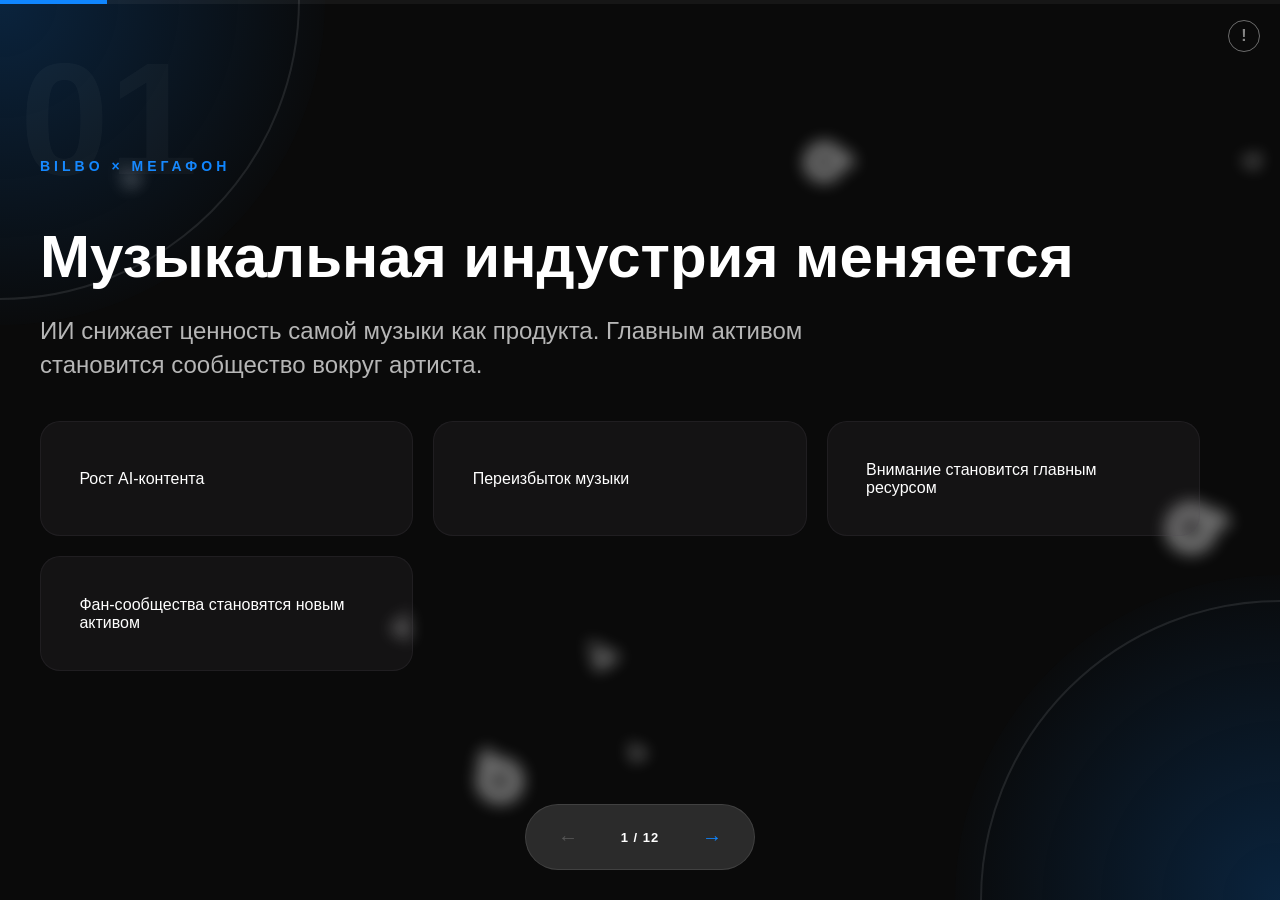
==== index.html @ 0eb461d9 "hello some" ====
<!doctype html><html lang="en"><head><meta charset="UTF-8"/><meta name="theme-color" content="black"/><link rel="icon" href="/img/logo.svg"/><meta name="viewport" content="width=device-width,initial-scale=1,user-scalable=no,viewport-fit=cover"/><title>Home | Presentations</title><meta name="description" content="Bilbo is a full ecosystem for artists and listeners, built directly inside Telegram. Join the movement and take your music career to the next level!"><meta name="keywords" content="Bilbo, music streaming, Telegram music, independent artists, music bands, playlists, donations, TON, NFTs, artist promotion, monetization, synchronous listening"><meta property="og:title" content="Music Streaming Inside Telegram - Bilbo"><meta property="og:description" content="Bilbo is a full ecosystem for artists and listeners, built directly inside Telegram. Discover lossless audio, interactive experiences, and ways to support your favorite musicians."><meta property="og:type" content="website"><meta property="og:url" content="https://bilbomusic.com"><meta property="og:image" content="https://bilbomusic.com/img/bilbo.png"><meta name="twitter:card" content="summary_large_image"><meta name="twitter:title" content="Music Streaming Inside Telegram - Bilbo"><meta name="twitter:description" content="Bilbo is a full ecosystem for artists and listeners, built directly inside Telegram."><meta name="twitter:image" content="https://bilbomusic.com/img/bilbo.png"><meta name="author" content="Tyufyakin Konstantin, Gleb Ivanov"><meta name="robots" content="index, follow"><meta name="mailru-domain" content="C3xhLHVqdRXZHpky"/><meta name="mobile-web-app-capable" content="yes"><meta name="mobile-web-app-title" content="Bilbo"><meta name="apple-mobile-web-app-capable" content="yes"><meta name="apple-mobile-web-app-title" content="Bilbo"><meta name="application-name" content="Bilbo"><meta name="msapplication-TileColor" content="#02122b"><script type="module" crossorigin src="/assets/index.7c8fa9a8.js"></script><link rel="stylesheet" href="/assets/index.970418c6.css"></head><body id="bilbo-presentations-app"></body></html>
---- assets/index.970418c6.css ----
@charset "UTF-8";@keyframes fade-up-cc971575 {
0% {
    opacity: 0;
    transform: translateY(50px);
}
100% {
    opacity: 1;
    transform: translateY(0);
}
}
.inside[data-v-cc971575] {
  display: flex;
  flex: 1 1 100%;
  width: 100%;
  height: 100%;
  min-width: 60px;
}
.inside svg[data-v-cc971575] {
  position: absolute;
  left: -30%;
  bottom: 0;
  width: 300%;
  height: 200%;
  animation-name: move-left-cc971575;
  animation-duration: 3s;
  animation-iteration-count: infinite;
  animation-direction: alternate;
}
@keyframes move-left-cc971575 {
0% {
    left: 0px;
    bottom: 0px;
}
50% {
    left: -200%;
    bottom: 0px;
}
100% {
    left: 0px;
    bottom: 0px;
}
}
ul[data-v-cc971575] {
  list-style: none;
  padding: 0;
  margin: 0;
  position: relative;
  width: 100%;
  height: 100%;
  overflow: hidden;
  pointer-events: none;
  background: var(--white-500);
}
ul[data-v-cc971575]:after {
  position: absolute;
  background-image: linear-gradient(222deg, var(--dark-500) 17px, transparent 18px), linear-gradient(45deg, var(--dark-500) 17px, transparent 18px);
  background-size: 50px 50px;
  background-repeat: repeat;
  content: "";
  top: 0;
  bottom: 0;
  left: 0;
  right: 0;
  animation: bilbo-loader-cc971575 infinite 20s;
}
@keyframes bilbo-loader-cc971575 {
0% {
    background-position-x: 0%;
    background-position-y: 0%;
}
100% {
    background-position-x: 100%;
    background-position-y: 100%;
}
}
ul li[data-v-cc971575] {
  width: 100%;
  height: 100%;
  position: absolute;
  top: 0;
  left: 0;
  right: 0;
  bottom: 0;
  display: flex;
  align-items: center;
  justify-content: center;
  z-index: 2;
  animation: svg-cc971575 24s infinite;
}
ul li svg[data-v-cc971575] {
  width: 120px;
  height: auto;
  fill: none;
  shape-rendering: geometricPrecision;
  text-rendering: geometricPrecision;
  image-rendering: optimizeQuality;
  fill-rule: evenodd;
  clip-rule: evenodd;
}
ul li:nth-child(1) svg[data-v-cc971575] {
  fill: var(--dark-20);
  stroke: var(--dark-80);
  animation: line-3-svg-cc971575 4s infinite;
}
ul li:nth-child(2) svg[data-v-cc971575] {
  fill: var(--dark-10);
  stroke: var(--dark-20);
  animation: line-2-svg-cc971575 4s infinite;
}
ul li:nth-child(3) svg[data-v-cc971575] {
  fill: var(--dark-10);
  stroke: var(--dark-10);
  animation: line-1-svg-cc971575 4s infinite;
}
ul li:nth-child(4) svg[data-v-cc971575] {
  stroke-width: 1px;
  fill: var(--dark-80);
  animation: base-svg-cc971575 4s infinite;
}
ul.light[data-v-cc971575] {
  position: fixed;
  left: 0;
  top: 0;
  right: 0;
  bottom: 0;
  z-index: 400;
}
ul.light[data-v-cc971575]:after {
  background-image: linear-gradient(222deg, var(--light-20) 37px, transparent 38px), linear-gradient(145deg, var(--light-10) 37px, transparent 38px);
  animation: bilbo-loader-cc971575 infinite 8s;
}
ul.light li svg[data-v-cc971575] {
  width: 60px;
}
ul.lightest[data-v-cc971575] {
  background: none;
  animation: none;
}
ul.lightest[data-v-cc971575]:after {
  display: none;
}
ul.lightest li svg[data-v-cc971575] {
  width: 40px;
}
ul.opacity-mode[data-v-cc971575] {
  background: none;
  animation: none;
}
ul.opacity-mode[data-v-cc971575]:after {
  display: none;
}
ul.opacity-mode li[data-v-cc971575] {
  top: 50%;
  height: 50%;
}
ul.opacity-mode li svg[data-v-cc971575] {
  width: 80px;
}
@keyframes base-svg-cc971575 {
0% {
    transform: scale(1);
}
50% {
    transform: scale(1.1);
}
100% {
    transform: scale(1);
}
}
@keyframes line-1-svg-cc971575 {
0% {
    transform: scale(1);
    opacity: 1;
}
50% {
    transform: scale(1.6);
    opacity: 0.6;
}
100% {
    transform: scale(1);
    opacity: 1;
}
}
@keyframes line-2-svg-cc971575 {
0% {
    transform: scale(1);
    opacity: 0.8;
}
50% {
    transform: scale(2);
    opacity: 0.4;
}
100% {
    transform: scale(1);
    opacity: 0.8;
}
}
@keyframes line-3-svg-cc971575 {
0% {
    transform: scale(1);
    opacity: 0.6;
}
50% {
    transform: scale(2.4);
    opacity: 0.2;
}
100% {
    transform: scale(1);
    opacity: 0.6;
}
}
@keyframes svg-cc971575 {
0% {
    transform: rotate(0deg);
}
100% {
    transform: rotate(360deg);
}
}@keyframes fade-up-862161d4 {
0% {
    opacity: 0;
    transform: translateY(50px);
}
100% {
    opacity: 1;
    transform: translateY(0);
}
}
button[data-v-862161d4] {
  outline: none;
  height: 56px;
  width: 56px;
  gap: 0;
  display: flex;
  font-variant: unset;
  transition: all 0.4s;
  align-items: center;
  justify-content: center;
  background: var(--gradient-1);
  border: none;
  padding: 0;
  border-radius: 10px;
  cursor: pointer;
}
button svg[data-v-862161d4] {
  fill: var(--white-500);
  stroke: var(--white-80);
  width: 14px;
  height: 14px;
}
button[data-v-862161d4]:hover {
  opacity: 0.8;
}
button[disabled][data-v-862161d4] {
  cursor: default;
  filter: grayscale(1);
  opacity: 0.8;
}
button.round[data-v-862161d4] {
  border-radius: 50%;
}
button.size-xl[data-v-862161d4] {
  width: 70px;
  height: 70px;
}
button.size-xl svg[data-v-862161d4] {
  width: 30px;
  height: 30px;
}
button.size-l[data-v-862161d4] {
  width: 50px;
  height: 50px;
}
button.size-l svg[data-v-862161d4] {
  width: 22px;
  height: 22px;
}
button.size-m[data-v-862161d4] {
  width: 38px;
  height: 38px;
}
button.size-m svg[data-v-862161d4] {
  width: 14px;
  height: 14px;
}
button.size-s[data-v-862161d4] {
  width: 32px;
  height: 32px;
  border-radius: 10px;
  flex-shrink: 0;
}
button.size-s svg[data-v-862161d4] {
  width: 14px;
  height: 14px;
}
button.active[data-v-862161d4] {
  opacity: 0.8;
  backdrop-filter: blur(2px);
}
button.secondary[data-v-862161d4] {
  background-color: transparent;
  color: var(--dark-500);
  position: relative;
  background: var(--gradient-1) border-box;
  font-weight: 500;
}
button.secondary[data-v-862161d4]:before {
  content: "";
  position: absolute;
  left: 1px;
  top: 1px;
  right: 1px;
  background: var(--white-500);
  bottom: 1px;
  border-radius: 10px;
}
button.secondary svg[data-v-862161d4] {
  z-index: 1;
  fill: var(--primary-200);
  stroke: var(--primary-500);
}
button.secondary.active[data-v-862161d4] {
  background: var(--light-10);
  backdrop-filter: blur(2px);
}
button.secondary.active svg[data-v-862161d4] {
  fill: var(--primary-300);
  stroke: var(--tertiary-500);
}
button.tertiary[data-v-862161d4] {
  background: transparent;
}
button.tertiary svg[data-v-862161d4] {
  fill: var(--dark-500);
  stroke: var(--dark-80);
}
button.tertiary.invert svg[data-v-862161d4] {
  fill: var(--white-500);
  stroke: var(--white-80);
}
button.tertiary:hover svg[data-v-862161d4] {
  fill: var(--primary-500);
  stroke: var(--tertiary-500);
}
button.tertiary.active[data-v-862161d4] {
  background: var(--light-10);
  backdrop-filter: blur(2px);
}
button.tertiary.active svg[data-v-862161d4] {
  fill: var(--primary-500);
  stroke: var(--tertiary-500);
}
button.loader[data-v-862161d4] {
  position: relative;
  overflow: hidden;
}
button.loader[data-v-862161d4] > * {
  opacity: 0;
}
button.loader > .inside[data-v-862161d4] {
  position: absolute;
  left: 0;
  right: 0;
  top: 20%;
  bottom: 0;
  opacity: 1;
}
button.animate-1[data-v-862161d4] {
  animation: animate-1-862161d4 0.8s ease-in-out forwards;
  position: ease-in-out;
}
button.animate-1 img[data-v-862161d4],
button.animate-1 svg[data-v-862161d4] {
  z-index: 1;
}
button.animate-1[data-v-862161d4]:before, button.animate-1[data-v-862161d4]:after {
  content: "";
  position: absolute;
  left: 50%;
  top: 50%;
  transform: translateX(-50%) translateY(-50%);
  background: var(--light-20);
  width: calc(100% + 20px);
  height: calc(100% + 20px);
  border-radius: 50%;
  display: block;
  animation: animate-1-pseudo-862161d4 0.8s ease-in-out forwards;
}
button.animate-1[data-v-862161d4]:after {
  background: var(--light-10);
  width: calc(100% + 40px);
  height: calc(100% + 40px);
}
@keyframes animate-1-pseudo-862161d4 {
0% {
    transform: translateX(-50%) translateY(-50%) scale(0.6);
    opacity: 0;
}
40% {
    transform: translateX(-50%) translateY(-50%) scale(1.1);
    opacity: 1;
}
60% {
    transform: translateX(-50%) translateY(-50%) scale(0.9);
}
80% {
    transform: translateX(-50%) translateY(-50%) scale(1.05);
}
100% {
    transform: translateX(-50%) translateY(-50%) scale(1);
}
}
@keyframes animate-1-862161d4 {
0% {
    transform: scale(0.6);
    opacity: 0;
}
40% {
    transform: scale(1.1);
    opacity: 1;
}
60% {
    transform: scale(0.9);
}
80% {
    transform: scale(1.05);
}
100% {
    transform: scale(1);
}
}@keyframes fade-up-702b1db3 {
0% {
    opacity: 0;
    transform: translateY(50px);
}
100% {
    opacity: 1;
    transform: translateY(0);
}
}
button[data-v-702b1db3] {
  cursor: pointer;
  border: none;
  outline: none;
  gap: 12px;
  height: 56px;
  display: flex;
  font-variant: unset;
  transition: all 0.4s;
  align-items: center;
  justify-content: center;
  background: var(--gradient-1);
  padding: 0 24px;
  border-radius: 10px;
  font: var(--font-body-1);
  color: var(--white-500);
  transition: all 0.2s;
}
button svg[data-v-702b1db3] {
  fill: var(--white-500);
  stroke: var(--white-80);
  width: 18px;
  height: 18px;
}
button[data-v-702b1db3]:before {
  border-radius: 10px;
}
button[data-v-702b1db3]:hover {
  opacity: 0.8;
}
button[disabled][data-v-702b1db3] {
  cursor: default;
  filter: grayscale(1);
  opacity: 0.8;
}
button.size-l[data-v-702b1db3] {
  height: 44px;
}
button.size-l svg[data-v-702b1db3] {
  width: 16px;
  height: 16px;
}
button.size-m[data-v-702b1db3] {
  height: 38px;
}
button.size-m svg[data-v-702b1db3] {
  width: 14px;
  height: 14px;
}
button.size-s[data-v-702b1db3] {
  padding: 0 16px;
  height: 32px;
  min-width: 54px;
  border-radius: 16px;
  font: var(--font-caption);
  flex-shrink: 0;
}
button.size-s[data-v-702b1db3]:before {
  border-radius: 16px;
}
button.size-s svg[data-v-702b1db3] {
  width: 12px;
  height: 12px;
}
button.secondary[data-v-702b1db3] {
  background-color: transparent;
  color: var(--dark-500);
  position: relative;
  background: var(--gradient-1) border-box;
  font-weight: 500;
}
button.secondary[data-v-702b1db3]:before {
  content: "";
  position: absolute;
  left: 1px;
  top: 1px;
  right: 1px;
  background: var(--white-500);
  bottom: 1px;
}
button.secondary svg[data-v-702b1db3] {
  fill: var(--primary-500);
  stroke: var(--tertiary-500);
  z-index: 1;
}
button.secondary span[data-v-702b1db3] {
  z-index: 1;
  background: var(--dark-500);
  background: var(--gradient-1);
  -webkit-background-clip: text;
  -webkit-text-fill-color: transparent;
}
button.tertiary[data-v-702b1db3] {
  background: transparent;
}
button.tertiary svg[data-v-702b1db3] {
  fill: var(--primary-500);
  stroke: var(--tertiary-500);
}
button.tertiary span[data-v-702b1db3] {
  color: var(--primary-500);
}
button.tertiary.active[data-v-702b1db3] {
  background: var(--light-10);
  backdrop-filter: blur(2px);
}
button.tertiary.active svg[data-v-702b1db3] {
  fill: var(--primary-500);
  stroke: var(--tertiary-500);
}
button.tap[data-v-702b1db3] {
  padding: 0 8px 0 0;
  background: transparent;
  position: relative;
  justify-content: start;
}
button.tap svg[data-v-702b1db3] {
  fill: var(--dark-500);
  stroke: var(--dark-80);
  height: 30px;
  width: 30px;
  z-index: 1;
  margin: 0 13px;
  flex-shrink: 0;
}
button.tap[data-v-702b1db3]:before {
  content: "";
  position: absolute;
  left: 0;
  top: 0;
  bottom: 0;
  border-radius: 10px;
  width: 56px;
  background: var(--light-80);
}
button.tap span[data-v-702b1db3] {
  font: var(--font-body-2);
  font-weight: bold;
  color: var(--dark-500);
  text-overflow: ellipsis;
  white-space: nowrap;
  overflow: hidden;
}
button.loader[data-v-702b1db3] {
  background-color: transparent;
  position: relative;
  overflow: hidden;
  min-width: 60px;
}
button.loader[data-v-702b1db3] > * {
  opacity: 0;
}
button.loader > .inside[data-v-702b1db3] {
  position: absolute;
  left: 0;
  right: 0;
  top: 0;
  bottom: 0;
  opacity: 1;
}
button.icon-mode[data-v-702b1db3] {
  padding: 0;
  width: 56px;
}
button.icon-mode.size-l[data-v-702b1db3] {
  width: 50px;
  height: 50px;
}
button.icon-mode.size-m[data-v-702b1db3] {
  width: 38px;
  height: 38px;
}
button.icon-mode.size-s[data-v-702b1db3] {
  width: 32px;
  height: 32px;
}
button.icon-mode.size-s svg[data-v-702b1db3] {
  width: 18px;
  height: 18px;
}@keyframes fade-up {
0% {
    opacity: 0;
    transform: translateY(50px);
}
100% {
    opacity: 1;
    transform: translateY(0);
}
}
.modal-box {
  display: flex;
  flex-direction: column;
  max-height: 40vh;
  z-index: 400;
  background: var(--white-80);
  backdrop-filter: blur(8px);
  box-shadow: 0px 0px 6px -3px var(--dark-500);
  position: fixed;
  border-radius: 10px;
  padding: 8px 0;
  transition: transform 0.3s ease-out;
  min-width: 192px;
}
.modal-box.size-l {
  max-height: 80vh;
}
.modal-box > ul {
  list-style: none;
  padding: 0;
  cursor: pointer;
  overflow-y: auto;
  overflow-x: hidden;
  border-radius: 8px;
  margin: 2px 0 0 0;
  display: flex;
  flex-direction: column;
  gap: 0;
  flex: 1 1 100%;
  height: 1%;
}
.modal-box > ul::-webkit-scrollbar {
  width: 6px;
  height: 6px;
  background-color: var(--white-10);
  border-radius: 20px;
}
.modal-box > ul::-webkit-scrollbar-track, .modal-box > ul::-webkit-scrollbar-corner {
  background-color: var(--white-10);
  width: 6px;
  -webkit-box-shadow: none;
  box-shadow: none;
  border-radius: 10px;
}
.modal-box > ul::-webkit-scrollbar-thumb {
  background-color: var(--dark-20);
  -webkit-box-shadow: none;
  box-shadow: none;
  border-radius: 10px;
}
.modal-box > ul::-webkit-scrollbar-thumb:hover {
  background-color: var(--dark-500);
}
.modal-box > ul::-webkit-scrollbar-thumb:horizontal {
  min-width: 40px;
}
.modal-box > ul::-webkit-scrollbar-thumb:vertical {
  min-height: 40px;
}
.modal-box > ul > li {
  display: flex;
  flex-direction: row;
  padding: 10px 20px;
  align-items: center;
  justify-content: space-between;
  font: var(--font-body-2);
  color: var(--dark-500);
  cursor: pointer;
  gap: 20px;
  min-width: 192px;
  flex-shrink: 0;
}
.modal-box > ul > li .skeleton-wrapper {
  width: 30px;
  height: 30px;
  margin: -7px;
  border-radius: 8px;
  overflow: hidden;
}
.modal-box > ul > li svg {
  fill: var(--dark-20);
  stroke: var(--dark-80);
  flex-shrink: 0;
  width: 16px;
  height: 16px;
  flex-shrink: 0;
}
.modal-box > ul > li span {
  margin-right: auto;
}
.modal-box > ul > li.box-input {
  position: sticky;
  top: 0;
  width: 100%;
  z-index: 1;
}
.modal-box > ul > li.box-input .field {
  width: 100%;
}
.modal-box > ul > li.selected {
  color: var(--primary-500);
}
.modal-box > ul > li.selected svg.check {
  fill: var(--primary-500);
  stroke: var(--tertiary-500);
}
.modal-box > ul > li a {
  font: var(--font-body-2);
  color: var(--dark-500);
}
.modal-box > ul > li:hover {
  color: var(--primary-500);
}
.modal-box > ul > li:hover > svg {
  fill: var(--primary-500);
  stroke: var(--tertiary-500);
}
.modal-box > ul > li:hover > span {
  color: var(--primary-500);
}
.modal-box > ul > li.disabled {
  color: var(--dark-20);
  cursor: default;
}
.modal-box > ul > li.disabled > svg {
  fill: var(--dark-20);
  stroke: var(--dark-20);
}
.modal-box > ul > li.disabled > span {
  color: var(--dark-20);
}
.modal-box > ul > li.range-box {
  display: flex;
  flex-direction: row;
  gap: 12px;
  align-items: center;
  flex-shrink: 0;
  padding-top: 2px;
  padding-bottom: 2px;
  cursor: default;
  min-width: 260px;
}
.modal-box > ul > li.range-box > label {
  width: 48px;
  height: 28px;
  border-radius: 10px;
  font: var(--font-caption);
  background: var(--light-20);
  color: var(--dark-500);
  display: flex;
  align-items: center;
  justify-content: start;
  padding: 0 8px;
  user-select: none;
  flex-shrink: 0;
}
.modal-box > ul > li.range-box > div {
  flex: 1 1 100%;
  width: 1%;
}
.modal-box > ul > li.submenu {
  cursor: default;
}
.modal-box > ul > li.submenu:hover {
  background: transparent;
}
.modal-box > .loader {
  background-color: var(--white-500);
  position: absolute;
  left: 0;
  top: 0;
  right: 0;
  bottom: 0;
  display: flex;
  align-items: center;
  justify-content: center;
  z-index: 1;
  border-radius: 10px;
}
.modal-box > .loader > div {
  margin: auto;
  width: 120px;
  height: 50px;
  position: relative;
  overflow: hidden;
}
.modal-box > .header {
  border-top-right-radius: 20px;
  border-top-left-radius: 20px;
  min-height: 48px;
  display: flex;
  align-items: center;
  width: 100%;
  z-index: 1;
  padding: 0;
}
.modal-box > .header h3 {
  margin: 0 auto;
  padding: 0 40px;
  font: var(--font-h5);
  font-weight: bold;
  color: var(--dark-500);
  text-align: center;
  display: flex;
  flex-direction: column;
  gap: 16px;
}
.modal-box > .header button {
  position: absolute;
  right: 10px;
  top: 10px;
}
.modal-box > .content {
  padding: 0 20px 20px;
  overflow: auto;
  flex: 1 1;
  display: flex;
  flex-direction: column;
  gap: 20px;
  z-index: 1;
}
.modal-box > .content::-webkit-scrollbar {
  width: var(--scroll-width);
  height: var(--scroll-width);
  background-color: transparent;
  border-radius: 20px;
}
.modal-box > .content::-webkit-scrollbar-track, .modal-box > .content::-webkit-scrollbar-corner {
  background-color: transparent;
  width: var(--scroll-width);
  -webkit-box-shadow: none;
  box-shadow: none;
  border-radius: 10px;
}
.modal-box > .content::-webkit-scrollbar-thumb {
  background-color: var(--dark-500);
  -webkit-box-shadow: none;
  box-shadow: none;
  border-radius: 10px;
}
.modal-box > .content::-webkit-scrollbar-thumb:hover {
  background-color: var(--dark-500);
}
.modal-box > .content::-webkit-scrollbar-thumb:horizontal {
  min-width: 40px;
}
.modal-box > .content::-webkit-scrollbar-thumb:vertical {
  min-height: 40px;
}
.modal-box.mobile {
  bottom: 0px;
  left: 0;
  right: 0;
  max-height: 360px;
  animation: fade-up 0.2s forwards;
  border-bottom-left-radius: 0;
  border-bottom-right-radius: 0;
  box-shadow: none;
  padding-bottom: 10px;
}
.modal-box.mobile:before {
  content: "";
  display: block;
  width: 64px;
  height: 4px;
  background: var(--dark-20);
  flex-shrink: 0;
  margin: 0 auto 10px;
}
.modal-box.mobile li {
  font: var(--font-body-1);
  min-height: 54px;
  position: relative;
}
.modal-box.mobile li:before {
  content: "";
  position: absolute;
  top: 0;
  bottom: 0;
  left: 50%;
  width: 0%;
  transform: translateX(-50%);
  background: linear-gradient(90deg, var(--primary-10) 0%, var(--primary-20) 50%, var(--primary-10) 100%);
  opacity: 0;
}
@media only screen and (orientation: portrait) {
.modal-box.mobile li:hover:before {
    animation: hightlight-fade-out 0.3s forwards;
}
}
.modal-box.mobile li:active:before {
  animation: hightlight-fade-in 0.6s forwards;
}
@keyframes hightlight-fade-in {
0% {
    opacity: 0;
    width: 0%;
}
100% {
    opacity: 0.3;
    width: 100%;
}
}
@keyframes hightlight-fade-out {
0% {
    opacity: 0.3;
    width: 100%;
}
100% {
    opacity: 0;
    width: 0%;
}
}
.modal-box.mobile li > svg {
  width: 24px;
  height: 24px;
}
.modal-box.mobile > ul > li.box-input {
  position: sticky;
}
.modal-box.full {
  max-height: 100%;
  height: 250px;
  width: 100%;
  border-radius: 0;
  padding-top: 30px;
  animation: fade-height 0.2s forwards;
}
@keyframes fade-height {
0% {
    height: 250px;
    transform: translateY(50px);
}
100% {
    height: 2500px;
    transform: translateY(0);
}
}
.direction-rtl .modal-box > ul > li span {
  margin-right: 0;
  margin-left: auto;
}
@keyframes fade-up {
0% {
    opacity: 0;
    transform: translateY(50px);
}
100% {
    opacity: 1;
    transform: translateY(0);
}
}
.select-field {
  display: flex;
  flex-direction: column;
}
.select-field > div {
  margin: 0 0 8px;
  display: flex;
  position: relative;
  cursor: pointer;
  width: 100%;
}
.select-field > div:first-child {
  max-width: var(--input-max-width);
}
.select-field > div .placeholder {
  font: var(--font-body-1);
  color: var(--dark-80);
  position: absolute;
  top: 50%;
  transform: translateY(-50%);
  left: 20px;
  background-color: transparent;
  transition: all 0.4s;
  pointer-events: none;
  white-space: nowrap;
  text-overflow: ellipsis;
  overflow: hidden;
  max-width: calc(100% - 30px);
}
.select-field > div .actions-block {
  position: absolute;
  top: 0;
  height: 100%;
  right: 8px;
  display: flex;
  align-items: center;
}
.select-field > div .actions-block > svg {
  fill: var(--dark-80);
  stroke: var(--dark-80);
  height: 20px;
  width: 20px;
  margin: 0 0 0 8px;
}
.select-field > div .actions-block > svg.arrow-down {
  fill: var(--dark-80);
  transition: all 0.4s;
}
.select-field > div > svg:not(.arrow-down) {
  position: absolute;
  left: 16px;
  top: 50%;
  transform: translateY(-50%);
  width: 20px;
  height: 20px;
  fill: var(--dark-80);
  stroke: var(--dark-80);
}
.select-field > div input {
  width: 100%;
  padding: 9px 20px;
  height: 54px;
  font: var(--font-body-1);
  color: var(--dark-500);
  background: var(--white-500);
  border: 1px solid var(--gray-20);
  border-radius: 10px;
  outline: none;
  color-scheme: var(--сolor-scheme);
  padding-right: 44px;
  pointer-events: none;
}
.select-field > div input::placeholder {
  color: transparent;
}
.select-field > div input:focus, .select-field > div input:hover, .select-field > div input:not(:placeholder-shown) {
  padding-top: 20px;
  padding-bottom: 8px;
  border-color: var(--primary-500);
}
.select-field > div input:focus:not(:placeholder-shown) + .placeholder, .select-field > div input:focus:focus + .placeholder, .select-field > div input:hover:not(:placeholder-shown) + .placeholder, .select-field > div input:hover:focus + .placeholder, .select-field > div input:not(:placeholder-shown):not(:placeholder-shown) + .placeholder, .select-field > div input:not(:placeholder-shown):focus + .placeholder {
  color: var(--primary-80);
}
.select-field > div input:focus:not(:placeholder-shown) + .placeholder + svg:not(.icon-info), .select-field > div input:focus:focus + .placeholder + svg:not(.icon-info), .select-field > div input:hover:not(:placeholder-shown) + .placeholder + svg:not(.icon-info), .select-field > div input:hover:focus + .placeholder + svg:not(.icon-info), .select-field > div input:not(:placeholder-shown):not(:placeholder-shown) + .placeholder + svg:not(.icon-info), .select-field > div input:not(:placeholder-shown):focus + .placeholder + svg:not(.icon-info) {
  fill: var(--primary-80);
  stroke: var(--tertiary-80);
}
.select-field > div input:disabled {
  background-color: var(--light-10);
  color: var(--dark-20);
  border-color: var(--light-20);
}
.select-field > div input:disabled:not(:placeholder-shown) + .placeholder {
  color: var(--dark-20);
}
.select-field > div input:disabled + .placeholder {
  color: var(--dark-20);
}
.select-field > div input:disabled + .placeholder + svg:not(.icon-info) {
  fill: var(--dark-20);
  stroke: var(--dark-80);
}
.select-field > div input:disabled ~ .actions-block {
  display: none;
}
.select-field > div input.without-placeholder {
  padding-top: 0;
  padding-bottom: 0;
}
.select-field > div input:not(:placeholder-shown) + .placeholder, .select-field > div input:focus + .placeholder {
  font: var(--font-body-2);
  top: 8px;
  transform: none;
  background: transparent;
}
.select-field > div input ~ .actions-block .clean {
  opacity: 0;
}
.select-field > div input:not(:placeholder-shown) ~ .actions-block .clean {
  opacity: 1;
}
.select-field > div input:-webkit-autofill, .select-field > div input:-webkit-autofill:hover, .select-field > div input:-webkit-autofill:focus, .select-field > div input:-webkit-autofill:active {
  transition: background-color 5000s ease-in-out 0s;
}
.select-field > div input::-webkit-outer-spin-button, .select-field > div input::-webkit-inner-spin-button {
  /* display: none; <- Crashes Chrome on hover */
  -webkit-appearance: none;
  margin: 0; /* <-- Apparently some margin are still there even though it's hidden */
}
.select-field > div input.clearable {
  padding-right: 80px;
}
.select-field > div:hover input:not([disabled]) {
  border-color: var(--primary-500);
}
.select-field.disabled > div {
  cursor: default;
}
.select-field.opened > div .arrow-down {
  transform: rotate(180deg);
}
.select-field.opened > div input {
  border-color: var(--primary-500);
}
.select-field > .error {
  font: var(--font-label);
  color: var(--secondary-500) !important;
  display: flex;
  min-height: 11px;
}
.select-field.with-error > div input {
  border-color: var(--secondary-500) !important;
}
.select-field.with-error > div svg,
.select-field.with-error > div input:not(:placeholder-shown) + .placeholder + svg,
.select-field.with-error > div input:focus + .placeholder + svg {
  fill: var(--secondary-500) !important;
  stroke: var(--secondary-80) !important;
}
.select-field.with-error > div input:not(:placeholder-shown) + .placeholder + svg,
.select-field.with-error > div svg {
  color: var(--secondary-500) !important;
}
.select-field.with-icon > div input {
  padding-left: 52px;
}
.select-field.with-icon > div .placeholder {
  left: 53px;
}
.select-field.light > div input {
  padding-top: 8px;
  padding-right: 16px;
  padding-bottom: 8px;
  height: 38px;
}
.select-field.light > div svg {
  height: 18px;
  width: 18px;
}
.select-field.light > div input:not(:placeholder-shown) + .placeholder,
.select-field.light > div input:focus + .placeholder {
  display: none;
}
.select-field.with-placeholder > div input:not(:placeholder-shown) + .placeholder,
.select-field.with-placeholder > div input:focus + .placeholder {
  display: flex;
  top: -6px;
  background: var(--white-500);
}
.select-field.noerror > div {
  margin: 0;
}
.select-field.noerror > .error {
  display: none;
}
.select-field.inline > div input {
  border-color: transparent !important;
  background: transparent;
  backdrop-filter: blur(8px);
  border-radius: 0;
}
.select-field.inline > div .actions-block {
  right: 16px;
}
.select-field.inline > div > svg:not(.arrow-down) {
  fill: var(--dark-80) !important;
  stroke: var(--dark-80) !important;
}
.select-field.icon-only > div {
  width: 44px;
  height: 44px;
}
.select-field.icon-only > div .placeholder,
.select-field.icon-only > div input {
  width: 44px;
  opacity: 0;
  padding: 0;
}
.select-field.icon-only > div > svg {
  left: 50%;
  top: 50%;
  transform: translateX(-50%) translateY(-50%);
}
.select-field.icon-only > div .actions-block {
  display: none;
}
.direction-rtl .select-field > div .placeholder {
  padding-right: 0;
  padding-left: 80px;
  left: auto;
  right: 20px;
}
.direction-rtl .select-field > div .actions-block {
  right: auto;
  left: 8px;
}
.direction-rtl .select-field > div > svg:not(.arrow-down) {
  left: auto;
  right: 16px;
}
.direction-rtl .select-field > div input {
  padding-right: 20px;
  padding-left: 44px;
}
.direction-rtl .select-field > div input.clearable {
  padding-left: 80px;
  padding-right: 20px;
}
.direction-rtl .select-field.with-icon > div input {
  padding-right: 52px;
}
.direction-rtl .select-field.with-icon > div input:not(.clearable) {
  padding-left: 20px;
}
.direction-rtl .select-field.with-icon > div .placeholder {
  left: auto;
  right: 53px;
}
.direction-rtl .select-field.inline > div .actions-block {
  right: auto;
  left: 16px;
}
.direction-rtl .select-field.icon-only > div > svg {
  left: auto;
  right: 50%;
  transform: translateX(50%) translateY(-50%);
}@keyframes fade-up {
0% {
    opacity: 0;
    transform: translateY(50px);
}
100% {
    opacity: 1;
    transform: translateY(0);
}
}
.options-list {
  display: flex;
  flex-direction: column;
  max-height: 250px;
  z-index: 400;
  background: var(--white-80);
  backdrop-filter: blur(8px);
  box-shadow: 0px 0px 6px -3px var(--dark-500);
  position: fixed;
  border-radius: 10px;
  padding: 8px 0;
  transition: transform 0.3s ease-out;
  min-width: 192px;
}
.options-list > ul {
  list-style: none;
  padding: 0;
  cursor: pointer;
  overflow-y: auto;
  overflow-x: hidden;
  border-radius: 8px;
  margin: 2px 0 0 0;
  display: flex;
  flex-direction: column;
  gap: 0;
  flex: 1 1 100%;
  height: 1%;
}
.options-list > ul::-webkit-scrollbar {
  width: 6px;
  height: 6px;
  background-color: var(--white-10);
  border-radius: 20px;
}
.options-list > ul::-webkit-scrollbar-track, .options-list > ul::-webkit-scrollbar-corner {
  background-color: var(--white-10);
  width: 6px;
  -webkit-box-shadow: none;
  box-shadow: none;
  border-radius: 10px;
}
.options-list > ul::-webkit-scrollbar-thumb {
  background-color: var(--dark-20);
  -webkit-box-shadow: none;
  box-shadow: none;
  border-radius: 10px;
}
.options-list > ul::-webkit-scrollbar-thumb:hover {
  background-color: var(--dark-500);
}
.options-list > ul::-webkit-scrollbar-thumb:horizontal {
  min-width: 40px;
}
.options-list > ul::-webkit-scrollbar-thumb:vertical {
  min-height: 40px;
}
.options-list > ul > li {
  display: flex;
  flex-direction: row;
  padding: 0;
  align-items: center;
  justify-content: space-between;
  font: var(--font-body-2);
  color: var(--dark-500);
  cursor: pointer;
  gap: 20px;
  min-width: 192px;
}
.options-list > ul > li svg {
  fill: var(--dark-20);
  stroke: var(--dark-80);
  flex-shrink: 0;
  width: 16px;
  height: 16px;
  flex-shrink: 0;
}
.options-list > ul > li span {
  margin-right: auto;
}
.options-list > ul > li.selected {
  color: var(--primary-500);
}
.options-list > ul > li.selected svg.check {
  fill: var(--primary-500);
  stroke: var(--tertiary-500);
}
.options-list > ul > li a {
  font: var(--font-body-2);
  color: var(--dark-500);
  padding: 20px;
  width: 100%;
  min-height: 54px;
}
.options-list > ul > li:hover {
  color: var(--primary-500);
}
.options-list > ul > li:hover > svg {
  fill: var(--primary-500);
  stroke: var(--tertiary-500);
}
.options-list > ul > li:hover > span {
  color: var(--primary-500);
}
.options-list > ul > li.disabled {
  color: var(--dark-20);
  cursor: default;
}
.options-list > ul > li.disabled > svg {
  fill: var(--dark-20);
  stroke: var(--dark-20);
}
.options-list > ul > li.disabled > span {
  color: var(--dark-20);
}
.options-list > ul > li.range-box {
  display: flex;
  flex-direction: row;
  gap: 12px;
  align-items: center;
  flex-shrink: 0;
  padding-top: 2px;
  padding-bottom: 2px;
  cursor: default;
  min-width: 260px;
}
.options-list > ul > li.range-box > label {
  width: 48px;
  height: 28px;
  border-radius: 10px;
  font: var(--font-caption);
  background: var(--light-20);
  color: var(--dark-500);
  display: flex;
  align-items: center;
  justify-content: start;
  padding: 0 8px;
  user-select: none;
  flex-shrink: 0;
}
.options-list > ul > li.range-box > div {
  flex: 1 1 100%;
  width: 1%;
}
.options-list > ul > li.submenu {
  cursor: default;
}
.options-list > ul > li.submenu:hover {
  background: transparent;
}
.options-list.mobile {
  bottom: 0px;
  left: 0;
  right: 0;
  max-height: 360px;
  animation: fade-up 0.2s forwards;
  border-bottom-left-radius: 0;
  border-bottom-right-radius: 0;
  box-shadow: none;
  padding-bottom: 10px;
}
.options-list.mobile:before {
  content: "";
  display: block;
  width: 64px;
  height: 4px;
  background: var(--dark-20);
  flex-shrink: 0;
  margin: 0 auto 10px;
}
.options-list.mobile li {
  font: var(--font-body-1);
  min-height: 54px;
  position: relative;
}
.options-list.mobile li:before {
  content: "";
  position: absolute;
  top: 0;
  bottom: 0;
  left: 50%;
  width: 0%;
  transform: translateX(-50%);
  background: linear-gradient(90deg, var(--primary-10) 0%, var(--primary-20) 50%, var(--primary-10) 100%);
  opacity: 0;
}
@media only screen and (orientation: portrait) {
.options-list.mobile li:hover:before {
    animation: hightlight-fade-out 0.3s forwards;
}
}
.options-list.mobile li:active:before {
  animation: hightlight-fade-in 0.6s forwards;
}
@keyframes hightlight-fade-in {
0% {
    opacity: 0;
    width: 0%;
}
100% {
    opacity: 0.3;
    width: 100%;
}
}
@keyframes hightlight-fade-out {
0% {
    opacity: 0.3;
    width: 100%;
}
100% {
    opacity: 0;
    width: 0%;
}
}
.options-list.mobile li > svg {
  width: 24px;
  height: 24px;
}
.options-list.full {
  max-height: 100%;
  height: 250px;
  width: 100%;
  border-radius: 0;
  padding-top: 30px;
  animation: fade-height 0.2s forwards;
}
@keyframes fade-height {
0% {
    height: 250px;
    transform: translateY(50px);
}
100% {
    height: 2500px;
    transform: translateY(0);
}
}@keyframes fade-up-2e031dc1 {
0% {
    opacity: 0;
    transform: translateY(50px);
}
100% {
    opacity: 1;
    transform: translateY(0);
}
}
div.header[data-v-2e031dc1] {
  display: flex;
  flex-direction: row;
  align-items: center;
  background: var(--primary-5);
  backdrop-filter: blur(8px);
  border-bottom: solid 1px var(--primary-20);
  min-height: var(--header-height);
  padding: 0 20px;
  position: fixed;
  top: 0;
  left: 0;
  right: 0;
  z-index: 2;
  transition: transform 0.4s;
}
div.header > div[data-v-2e031dc1] {
  max-width: var(--page-width);
  width: 100%;
  margin: 0 auto;
  display: flex;
  flex-direction: row;
  align-items: center;
  gap: var(--sub-blocks-gap);
}
div.header > div .links[data-v-2e031dc1] {
  display: flex;
  flex-direction: row;
  align-items: center;
  gap: 8px;
}
div.header > div > a[data-v-2e031dc1] {
  display: flex;
  flex-direction: row;
  align-items: center;
  gap: 16px;
}
div.header > div > a img[data-v-2e031dc1] {
  max-height: 33px;
  width: 140px;
}
div.header > div > a span[data-v-2e031dc1] {
  font: var(--font-h5);
  font-weight: bold;
  color: var(--dark-500);
}
div.header > div ul[data-v-2e031dc1] {
  display: flex;
  flex-direction: row;
  align-items: center;
  justify-content: space-between;
  list-style: none;
  padding: 0;
  margin: 0 auto;
  flex-shrink: 0;
  z-index: 1;
  gap: var(--sub-blocks-gap);
}
div.header > div ul li[data-v-2e031dc1] {
  display: flex;
  flex: 1 1;
}
div.header > div ul li a[data-v-2e031dc1],
div.header > div ul li button[data-v-2e031dc1] {
  flex: 1 1;
  text-decoration: none;
  font: var(--font-h5);
  color: var(--primary-200);
  transition: color 0.4s;
}
div.header > div ul li a[data-v-2e031dc1]:hover,
div.header > div ul li button[data-v-2e031dc1]:hover {
  color: var(--dark-500);
}
div.header > div ul li a[disabled=true][data-v-2e031dc1],
div.header > div ul li button[disabled=true][data-v-2e031dc1] {
  cursor: default;
  color: var(--dark-10);
}
div.header > div ul li.active a[data-v-2e031dc1],
div.header > div ul li.active button[data-v-2e031dc1] {
  color: var(--dark-500);
  font-weight: bold;
}
@media (max-width: 768px) {
div.header > div > a[data-v-2e031dc1]:first-child {
    margin-right: auto;
}
div.header > div > a:first-child img[data-v-2e031dc1] {
    max-width: 100px;
}
}
@media (max-width: 768px) {
.direction-rtl div.header > div > a[data-v-2e031dc1]:first-child {
    margin-right: 0;
    margin-left: auto;
}
}@keyframes fade-up-6c9aa71b {
0% {
    opacity: 0;
    transform: translateY(50px);
}
100% {
    opacity: 1;
    transform: translateY(0);
}
}
div.footer[data-v-6c9aa71b] {
  display: flex;
  flex-direction: row;
  align-items: center;
  background: var(--primary-5);
  backdrop-filter: blur(8px);
  border-bottom: solid 1px var(--primary-20);
  min-height: var(--footer-height);
  padding: 0 20px;
  z-index: 2;
  position: relative;
}
div.footer > div[data-v-6c9aa71b] {
  max-width: var(--page-width);
  width: 100%;
  margin: 0 auto;
  display: flex;
  flex-direction: row;
  align-items: center;
  gap: var(--sub-blocks-gap);
}
div.footer > div > a[data-v-6c9aa71b] {
  display: flex;
  flex-direction: row;
  align-items: center;
  gap: 16px;
}
div.footer > div > a img[data-v-6c9aa71b] {
  max-height: 33px;
}
div.footer > div > a span[data-v-6c9aa71b] {
  font: var(--font-h5);
  font-weight: bold;
  color: var(--dark-500);
}
div.footer > div ul[data-v-6c9aa71b] {
  display: flex;
  flex-direction: row;
  align-items: center;
  justify-content: space-between;
  list-style: none;
  padding: 0;
  margin: 0 auto;
  flex-shrink: 0;
  z-index: 1;
  gap: 56px;
}
div.footer > div ul li[data-v-6c9aa71b] {
  display: flex;
  flex: 1 1;
}
div.footer > div ul li .kebab-menu[data-v-6c9aa71b] {
  text-decoration: none;
  font: var(--font-h5);
  color: var(--primary-200);
  cursor: pointer;
  transition: all 0.4s;
}
div.footer > div ul li .kebab-menu[data-v-6c9aa71b]:hover {
  color: var(--dark-500);
}
div.footer > div .social-links[data-v-6c9aa71b] {
  display: flex;
  flex-direction: row;
  align-items: center;
  gap: 20px;
}
div.footer > div .social-links a[data-v-6c9aa71b] {
  width: 56px;
  height: 56px;
  border-radius: 50%;
  background: var(--dark-10);
  display: flex;
  align-items: center;
  justify-content: center;
  transition: all 0.4;
  cursor: pointer;
}
div.footer > div .social-links a svg[data-v-6c9aa71b] {
  width: 24px;
  height: 24px;
  fill: var(--dark-500);
}
div.footer > div .social-links a[data-v-6c9aa71b]:hover {
  opacity: 0.8;
}
@media (min-width: 768px) and (max-width: 1024px) {
div.footer > div > a[data-v-6c9aa71b] {
    gap: 10px;
}
div.footer > div > a img[data-v-6c9aa71b] {
    max-height: 28px;
}
div.footer > div > ul[data-v-6c9aa71b] {
    gap: 36px;
}
div.footer > div .social-links[data-v-6c9aa71b] {
    gap: 12px;
}
div.footer > div .social-links a[data-v-6c9aa71b] {
    width: 44px;
    height: 44px;
}
}
@media (max-width: 768px) {
div.footer > div[data-v-6c9aa71b] {
    flex-direction: column;
    gap: 32px;
}
div.footer > div > a[data-v-6c9aa71b] {
    gap: 10px;
}
div.footer > div > a img[data-v-6c9aa71b] {
    max-height: 21px;
}
div.footer > div > ul[data-v-6c9aa71b] {
    gap: 40px;
}
div.footer > div .social-links[data-v-6c9aa71b] {
    gap: 12px;
}
div.footer > div .social-links a[data-v-6c9aa71b] {
    width: 40px;
    height: 40px;
}
}@keyframes fade-up-ee7f456b {
0% {
    opacity: 0;
    transform: translateY(50px);
}
100% {
    opacity: 1;
    transform: translateY(0);
}
}
div[data-v-ee7f456b] {
  position: fixed;
  border-radius: 50%;
  pointer-events: none;
}
div.move-1[data-v-ee7f456b] {
  animation: move-1-ee7f456b 200s linear infinite;
}
div.move-2[data-v-ee7f456b] {
  animation: move-2-ee7f456b 200s linear infinite;
}
@keyframes move-1-ee7f456b {
0% {
    transform: translateX(0px) translateY(0px);
}
20% {
    transform: translateX(400px) translateY(14px);
}
40% {
    transform: translateX(250px) translateY(30px);
}
60% {
    transform: translateX(-150px) translateY(-200px);
}
80% {
    transform: translateX(-100px) translateY(40px);
}
100% {
    transform: translateX(0) translateY(0);
}
}
@keyframes move-2-ee7f456b {
0% {
    transform: translateX(0px) translateY(0px);
}
20% {
    transform: translateX(-400px) translateY(400px);
}
40% {
    transform: translateX(-250px) translateY(200px);
}
60% {
    transform: translateX(150px) translateY(120px);
}
80% {
    transform: translateX(100px) translateY(-20px);
}
100% {
    transform: translateX(0) translateY(0);
}
}
div[data-v-ee7f456b]:before {
  border-radius: 50%;
  content: "";
  border: 2px solid var(--dark-10);
  height: 600px;
  width: 600px;
  transform: translateX(-50%) translateY(-50%);
  display: block;
  position: absolute;
  top: 0;
  left: 0;
}
div[data-v-ee7f456b]:after {
  content: "";
  background: radial-gradient(circle, var(--primary-900) 0, var(--white-5) 74%);
  height: 650px;
  width: 650px;
  transform: translateX(-50%) translateY(-50%);
  display: block;
  position: absolute;
  top: 0;
  left: 0;
  border-radius: 50%;
  opacity: 0.6;
}@keyframes fade-up-2c35b512 {
0% {
    opacity: 0;
    transform: translateY(50px);
}
100% {
    opacity: 1;
    transform: translateY(0);
}
}
.messages[data-v-2c35b512] {
  width: 100%;
  position: fixed;
  top: 0;
  z-index: 9999;
  pointer-events: none;
}
.messages .messages-container[data-v-2c35b512] {
  display: flex;
  flex-direction: column;
  gap: 12px;
  align-items: center;
  padding-top: 8px;
}
.messages .messages-container .message[data-v-2c35b512] {
  padding: 16px 24px;
  width: 100%;
  font: var(--font-caption);
  border-radius: 10px;
  text-align: center;
  display: flex;
  flex-direction: row;
  align-items: center;
  gap: 12px;
  background-color: var(--dark-500);
  color: var(--white-500);
  position: relative;
  max-width: 80%;
  width: auto;
  backdrop-filter: blur(6px);
}
.messages .messages-container .message svg[data-v-2c35b512] {
  width: 16px;
  height: 16px;
  flex-shrink: 0;
}
.messages .messages-container .message span[data-v-2c35b512] {
  display: flex;
  flex: 1 1 100%;
  flex-direction: row;
  align-items: center;
  justify-content: start;
  text-align: left;
  padding-top: 1px;
  line-height: 1;
}
.messages .messages-container .message.info[data-v-2c35b512] {
  background-color: var(--primary-10);
  color: var(--primary-80);
}
.messages .messages-container .message.info svg[data-v-2c35b512] {
  fill: var(--primary-500);
}
.messages .messages-container .message.info span.devider[data-v-2c35b512] {
  border-right-color: var(--primary-20);
}
.messages .messages-container .message.attention[data-v-2c35b512] {
  background-color: var(--secondary-10);
  color: var(--secondary-80);
}
.messages .messages-container .message.attention svg[data-v-2c35b512] {
  fill: var(--secondary-500);
}
.messages .messages-container .message.attention span.devider[data-v-2c35b512] {
  border-right-color: var(--secondary-20);
}
.messages .messages-container .message.success[data-v-2c35b512] {
  background-color: var(--color--option-1-10);
  color: var(--color--option-1-80);
}
.messages .messages-container .message.success svg[data-v-2c35b512] {
  fill: var(--color--option-1);
}
.messages .messages-container .message.success span.devider[data-v-2c35b512] {
  border-right-color: var(--color--option-1-20);
}@keyframes fade-up {
0% {
    opacity: 0;
    transform: translateY(50px);
}
100% {
    opacity: 1;
    transform: translateY(0);
}
}
#pixi-box {
  z-index: auto;
  opacity: 0.5;
}
#pixi-recursion-logo,
#pixi-redeem,
#pixi-bg {
  position: fixed;
  left: 0;
  right: 0;
  top: 0;
  bottom: 0;
  pointer-events: none;
  opacity: 0;
  filter: blur(8px);
  animation: fadeIn 5s forwards;
}
@keyframes fadeIn {
to {
    opacity: 0.8;
}
}
#pixi-recursion-logo {
  opacity: 0.4;
  filter: brightness(0.5);
  animation: recoursion-scale linear infinite 40s;
}
@keyframes recoursion-scale {
0% {
    transform: scale(1);
    opacity: 0.4;
}
50% {
    transform: scale(2);
    opacity: 0;
}
100% {
    transform: scale(1);
    opacity: 0.4;
}
}
#pixi-redeem {
  opacity: 1;
  filter: none;
}@keyframes fade-up-5bc2d25e {
0% {
    opacity: 0;
    transform: translateY(50px);
}
100% {
    opacity: 1;
    transform: translateY(0);
}
}
.modal-container[data-v-5bc2d25e] {
  position: fixed;
  left: 0;
  right: 0;
  top: 0;
  height: 100%;
  max-height: var(--tg-viewport-height);
  background: var(--white-80);
  backdrop-filter: blur(8px);
  display: flex;
  align-items: center;
  justify-content: center;
  box-sizing: border-box;
  z-index: 999;
  padding: 20px;
  animation: modal-bg ease-out 0.2s;
}
.modal-container .modal[data-v-5bc2d25e] {
  width: 100%;
  background-color: var(--white-500);
  border-radius: 10px;
  padding: 20px 0 0;
  position: relative;
  display: flex;
  flex-direction: column;
  position: relative;
  animation: modal-in-5bc2d25e ease-out 0.1s;
  box-shadow: 0px 0px 8px -4px var(--dark-500);
  gap: 20px;
}
.modal-container .modal .loader[data-v-5bc2d25e] {
  background-color: var(--white-500);
  position: absolute;
  left: 0;
  top: 0;
  right: 0;
  bottom: 0;
  display: flex;
  align-items: center;
  justify-content: center;
  z-index: 1;
  border-radius: 10px;
}
.modal-container .modal .loader > div[data-v-5bc2d25e] {
  margin: auto;
  width: 120px;
  height: 50px;
  position: relative;
  overflow: hidden;
}
.modal-container .modal .header[data-v-5bc2d25e] {
  border-top-right-radius: 20px;
  border-top-left-radius: 20px;
  min-height: 48px;
  display: flex;
  align-items: center;
  width: 100%;
  z-index: 1;
  padding: 0;
}
.modal-container .modal .header h3[data-v-5bc2d25e] {
  margin: 0 auto;
  padding: 0 40px;
  font: var(--font-h5);
  font-weight: bold;
  color: var(--dark-500);
  text-align: center;
  display: flex;
  flex-direction: column;
  gap: 16px;
}
.modal-container .modal .header button[data-v-5bc2d25e] {
  position: absolute;
  right: 10px;
  top: 10px;
}
.modal-container .modal .content[data-v-5bc2d25e] {
  padding: 0 20px 20px;
  overflow: auto;
  flex: 1 1;
  display: flex;
  flex-direction: column;
  gap: 20px;
  z-index: 1;
}
.modal-container .modal .content[data-v-5bc2d25e]::-webkit-scrollbar {
  width: var(--scroll-width);
  height: var(--scroll-width);
  background-color: transparent;
  border-radius: 20px;
}
.modal-container .modal .content[data-v-5bc2d25e]::-webkit-scrollbar-track, .modal-container .modal .content[data-v-5bc2d25e]::-webkit-scrollbar-corner {
  background-color: transparent;
  width: var(--scroll-width);
  -webkit-box-shadow: none;
  box-shadow: none;
  border-radius: 10px;
}
.modal-container .modal .content[data-v-5bc2d25e]::-webkit-scrollbar-thumb {
  background-color: var(--dark-500);
  -webkit-box-shadow: none;
  box-shadow: none;
  border-radius: 10px;
}
.modal-container .modal .content[data-v-5bc2d25e]::-webkit-scrollbar-thumb:hover {
  background-color: var(--dark-500);
}
.modal-container .modal .content[data-v-5bc2d25e]::-webkit-scrollbar-thumb:horizontal {
  min-width: 40px;
}
.modal-container .modal .content[data-v-5bc2d25e]::-webkit-scrollbar-thumb:vertical {
  min-height: 40px;
}
.modal-container.full-size[data-v-5bc2d25e] {
  background: transparent;
  background-color: transparent;
  padding: 0;
  animation: modal-full-bg-5bc2d25e ease-out 0.2s;
}
.modal-container.full-size .modal[data-v-5bc2d25e] {
  height: 100%;
  border-radius: 0;
  animation: none;
  box-shadow: none;
}
.modal-container.full-size.light .modal .content[data-v-5bc2d25e] {
  padding: 0;
}
.modal-container.full-size.light .modal[data-v-5bc2d25e]:before {
  content: none;
}
@keyframes modal-full-bg-5bc2d25e {
0% {
    background: var(--white-5);
    backdrop-filter: blur(0px);
}
100% {
    background: var(--white-80);
    backdrop-filter: blur(8px);
}
}
@keyframes modal-full-bg-5bc2d25e {
0% {
    background: rgba(34, 34, 34, 0.01);
}
100% {
    background: rgba(34, 34, 34, 0.72);
}
}
@keyframes modal-in-5bc2d25e {
0% {
    transform: scale(0.8);
    opacity: 0;
}
100% {
    transform: scale(1);
    opacity: 1;
}
}
@keyframes modal-bg-2-5bc2d25e {
0% {
    background-position-x: 0%;
    background-position-y: 0%;
    background-size: 82%;
}
50% {
    background-position-x: 50%;
    background-size: 152%;
}
100% {
    background-position-x: 100%;
    background-position-y: 100%;
    background-size: 82%;
}
}@keyframes fade-up {
0% {
    opacity: 0;
    transform: translateY(50px);
}
100% {
    opacity: 1;
    transform: translateY(0);
}
}
.modal-confirm {
  max-width: 420px;
}@keyframes fade-up-db94b51c {
0% {
    opacity: 0;
    transform: translateY(50px);
}
100% {
    opacity: 1;
    transform: translateY(0);
}
}
.title[data-v-db94b51c] {
  font: var(--font-h5);
  text-align: start;
  font-weight: bold;
  color: var(--dark-500);
}
.modal-confirm-body[data-v-db94b51c] {
  display: flex;
  flex-direction: column;
  gap: 20px;
}
.modal-confirm-body .question[data-v-db94b51c] {
  font: var(--font-body-1);
  color: var(--dark-500);
  text-align: start;
  word-wrap: break-word;
  gap: 8px;
  display: flex;
  flex-direction: row;
  flex-wrap: wrap;
  margin: 0 auto;
}
.modal-confirm-body .question b[data-v-db94b51c] {
  font-weight: bold;
}
.modal-confirm-body .confirmations[data-v-db94b51c] {
  display: flex;
  flex-direction: column;
  list-style: none;
  padding: 0;
  margin: 0;
  gap: 8px;
}
.modal-confirm-body .confirmations li input[type=checkbox][data-v-db94b51c] {
  opacity: 0;
  width: 22px;
  height: 22px;
  margin: 0;
  top: 0px;
  cursor: pointer;
  position: absolute;
  pointer-events: none;
  z-index: -2;
}
.modal-confirm-body .confirmations li input[type=checkbox][data-v-db94b51c]:focus, .modal-confirm-body .confirmations li input[type=checkbox][data-v-db94b51c]:active {
  box-shadow: none;
  border-color: transparent;
}
.modal-confirm-body .confirmations li input[type=checkbox] + label[data-v-db94b51c] {
  min-height: 22px;
  display: flex;
  cursor: pointer;
  background: 0 0;
  position: relative;
  font: var(--font-body-2);
  color: var(--dark-500);
  flex-direction: row;
  align-items: center;
  gap: 12px;
}
.modal-confirm-body .confirmations li input[type=checkbox] + label[data-v-db94b51c]:before {
  content: "";
  width: 22px;
  height: 22px;
  display: block;
  background: var(--light-20);
  backdrop-filter: blur(2px);
  border: solid 1px var(--dark-20);
  flex-shrink: 0;
  border-radius: 3px;
  transition: all 0.2s;
}
.modal-confirm-body .confirmations li input[type=checkbox] + label[data-v-db94b51c]:after {
  content: "";
  position: absolute;
  top: auto;
  width: 22px;
  height: 22px;
  mask-image: url("data:image/svg+xml,%3Csvg xmlns='http://www.w3.org/2000/svg' width='19' height='19' viewBox='-3 -3 13 12' fill='none'%3E%3Cpath fill-rule='evenodd' clip-rule='evenodd' d='M7.99898 0.875286C8.34398 1.15129 8.39992 1.65473 8.12391 1.99974L4.12391 6.99974C3.98176 7.17743 3.77066 7.28617 3.54346 7.29876C3.31625 7.31134 3.09444 7.22657 2.93353 7.06566L0.433533 4.56566C0.121114 4.25325 0.121114 3.74671 0.433533 3.43429C0.745953 3.12187 1.25248 3.12187 1.5649 3.43429L3.43288 5.30227L6.87452 1.00022C7.15053 0.655215 7.65397 0.599278 7.99898 0.875286Z' fill='black'/%3E%3C/svg%3E");
  background: var(--white-500);
  background-repeat: no-repeat;
  display: flex;
  opacity: 0;
  transition: all 0.2s;
}
.modal-confirm-body .confirmations li input[type=checkbox] + label[data-v-db94b51c]:hover {
  opacity: 0.9;
}
.modal-confirm-body .confirmations li input[type=checkbox] + label[data-v-db94b51c]:focus {
  outline: none;
}
.modal-confirm-body .confirmations li input[type=checkbox] + label[data-v-db94b51c]:active:before {
  box-shadow: none;
  border-color: transparent;
}
.modal-confirm-body .confirmations li input[type=checkbox]:checked + label[data-v-db94b51c]:before {
  border: none;
  background: var(--gradient-1);
}
.modal-confirm-body .confirmations li input[type=checkbox]:checked + label[data-v-db94b51c]:after {
  opacity: 1;
}
.modal-confirm-body .confirmations li input[type=checkbox][disabled] + label[data-v-db94b51c] {
  color: var(--dark-20);
  cursor: default;
}
.modal-confirm-body .confirmations li input[type=checkbox][disabled] + label[data-v-db94b51c]:before {
  border-color: var(--light-20);
  background: var(--light-10);
}
.modal-confirm-body .confirmations li input[type=checkbox][disabled]:checked + label[data-v-db94b51c]:before {
  background: var(--light-80);
}
.buttons[data-v-db94b51c] {
  margin-top: 20px;
  display: flex;
  flex-direction: row;
  gap: 8px;
  align-items: center;
  justify-content: end;
}:root {
    --сolor-scheme: dark;

    --light-500: rgba(50, 50, 50, 1); /* Тёмно-серый */
    --light-90: rgba(50, 50, 50, 0.9);
    --light-80: rgba(50, 50, 50, 0.8);
    --light-20: rgba(50, 50, 50, 0.2);
    --light-10: rgba(50, 50, 50, 0.1);
    --light-5: rgba(50, 50, 50, 0.05);

    --gray-500: rgba(80, 77, 84, 1); /* Темный графит */
    --gray-90: rgba(80, 77, 84, 0.9);
    --gray-80: rgba(80, 77, 84, 0.8);
    --gray-20: rgba(80, 77, 84, 0.2);
    --gray-10: rgba(80, 77, 84, 0.1);
    --gray-5: rgba(80, 77, 84, 0.05);

    --white-500: rgba(18, 18, 18, 1); /* Темно-серый вместо белого */
    --white-90: rgba(18, 18, 18, 0.9);
    --white-80: rgba(18, 18, 18, 0.8);
    --white-20: rgba(18, 18, 18, 0.2);
    --white-10: rgba(18, 18, 18, 0.1);
    --white-5: rgba(18, 18, 18, 0.05);
    --white-0: rgba(18, 18, 18, 0);

    --dark-500: rgba(255, 255, 255, 1);
    --dark-90: rgba(255, 255, 255, 0.9);
    --dark-80: rgba(255, 255, 255, 0.8);
    --dark-20: rgba(255, 255, 255, 0.2);
    --dark-10: rgba(255, 255, 255, 0.1);
    --dark-5: rgba(255, 255, 255, 0.05);

    --primary-100: rgba(209, 227, 245, 1);
    --primary-200: rgba(178, 207, 238, 1);
    --primary-300: rgba(132, 174, 217, 1);
    --primary-400: rgba(71, 144, 220, 1);
    --primary-500: rgba(16,134,255, 1);
    --primary-600: rgba(14, 113, 215, 1);
    --primary-700: rgba(16, 93, 172, 1);
    --primary-800: rgba(21, 79, 138, 1);
    --primary-900: rgba(11, 53, 96, 1);
    --primary-90: rgba(16,134,255, 0.9);
    --primary-80: rgba(16,134,255, 0.8);
    --primary-20: rgba(16,134,255, 0.2);
    --primary-10: rgba(16,134,255, 0.1);
    --primary-5: rgba(16,134,255, 0.05);

    --secondary-5: rgba(179, 48, 190, 0.05); /* Светлые оттенки вторичных цветов */
    --secondary-10: rgba(179, 48, 190, 0.1);
    --secondary-20: rgba(179, 48, 190, 0.2);
    --secondary-80: rgba(179, 48, 190, 0.8);
    --secondary-90: rgba(179, 48, 190, 0.9);
    --secondary-100: rgba(179, 48, 190, 1);
    --secondary-200: rgba(179, 48, 190, 1);
    --secondary-300: rgba(215, 86, 226, 1);
    --secondary-400: rgba(225, 122, 234, 1);
    --secondary-500: rgba(235, 154, 242, 1);
    --secondary-600: rgba(245, 208, 248, 1);
    --secondary-700: rgba(151, 24, 161, 1);
    --secondary-800: rgba(133, 23, 142, 1);
    --secondary-900: rgba(94, 13, 101, 1);
    
    --tertiary-5: rgba(4, 120, 239, 0.05); /* Темные оттенки третичных цветов */
    --tertiary-10: rgba(4, 120, 239, 0.1);
    --tertiary-20: rgba(4, 120, 239, 0.2);
    --tertiary-80: rgba(4, 120, 239, 0.8);
    --tertiary-90: rgba(4, 120, 239, 0.9);
    --tertiary-100: rgba(8, 79, 153, 1);
    --tertiary-200: rgba(14, 92, 172, 1);
    --tertiary-300: rgba(55, 147, 242, 1);
    --tertiary-400: rgba(109, 163, 219, 1);
    --tertiary-500: rgba(172, 200, 228, 1);
    --tertiary-600: rgba(206, 223, 241, 1);
    --tertiary-700: rgba(12, 110, 210, 1);
    --tertiary-800: rgba(4, 120, 239, 1);
    --tertiary-900: rgba(0, 60, 121, 1);

    --input-max-width: 400px;
    --textarea-max-width: 600px;

    --color--option-1-10: rgba(48, 190, 130, 0.1); /* Цвета опций */
    --color--option-1-20: rgba(48, 190, 130, 0.2);
    --color--option-1-80: rgba(48, 190, 130, 0.8);
    --color--option-1: rgba(48, 190, 130, 1);
    --color--option-2: #FFB4D3;
    --color--option-3: #FFC24C;
    --color--option-4: #D387F7;
    --color--option-5: #77E6FF;
    --color--option-6: #23C9DE;
    --color--option-7: #FF9E9E;

    --gradient-1: linear-gradient(90deg, var(--primary-500) 0%, var(--secondary-500) 100%);

    --font-h1: normal 26px/38px 'Brockmann', 'Montserrat', sans-serif;
    --font-h2: normal 60px/72px 'Brockmann', 'Montserrat', sans-serif;
    --font-h3: normal 54px/80px 'Brockmann', 'Montserrat', sans-serif;
    --font-h4: normal 34px/1 'Brockmann', 'Montserrat', sans-serif;
    --font-h5: normal 18px/24px 'Brockmann', 'Montserrat', sans-serif;
    --font-body: normal 26px/46px 'Brockmann', 'Montserrat', sans-serif;
    --font-body-1: normal 16px/20px 'Brockmann', 'Montserrat', sans-serif;
    --font-body-2: normal 14px/1 'Brockmann', 'Montserrat', sans-serif;
    --font-caption: normal 12px/14px 'Brockmann', 'Montserrat', sans-serif;

    --header-height: 106px;
    --footer-height: 168px;
    --blocks-gap: 200px;
    --sub-blocks-gap: 44px;
    --page-width: 1140px;
    --scroll-width: 12px;
}

@media (min-width: 1024px) {
    .mobile-only {
        display: none !important;
    }
}

@media (min-width: 768px) and (max-width: 1024px) {
    :root {
        --header-height: 86px;
        --footer-height: 116px;
        --page-width: 736px;
        --blocks-gap: 100px;
        --sub-blocks-gap: 28px;
        --scroll-width: 8px;

        --font-h2: normal 52px/60px 'Brockmann', 'Montserrat', sans-serif;
        --font-h3: normal 36px/1.2 'Brockmann', 'Montserrat', sans-serif;
        --font-h4: normal 32px/1 'Brockmann', 'Montserrat', sans-serif;
        --font-h5: normal 14px/1.2 'Brockmann', 'Montserrat', sans-serif;
        --font-body: normal 20px/34px 'Brockmann', 'Montserrat', sans-serif;
        --font-body-1: normal 16px/20px 'Brockmann', 'Montserrat', sans-serif;
        --font-body-2: normal 12px/1.2 'Brockmann', 'Montserrat', sans-serif;
    }
    .mobile-only {
        display: none !important;
    }
}

@media (max-width: 768px) {
    :root {
        --header-height: 56px;
        --footer-height: 206px;
        --page-width: 328px;
        --blocks-gap: 80px;
        --sub-blocks-gap: 24px;
        --scroll-width: 4px;

        --font-h2: normal 36px/44px 'Brockmann', 'Montserrat', sans-serif;
        --font-h3: normal 28px/36px 'Brockmann', 'Montserrat', sans-serif;
        --font-h4: normal 18px/1 'Brockmann', 'Montserrat', sans-serif;
        --font-h5: normal 14px/1.2 'Brockmann', 'Montserrat', sans-serif;
        --font-body: normal 18px/28px 'Brockmann', 'Montserrat', sans-serif;
        --font-body-1: normal 15px/18px 'Brockmann', 'Montserrat', sans-serif;
    }
    .desktop-only {
        display: none !important;
    }
}
@keyframes fade-up {
  0% {
    opacity: 0;
    transform: translateY(50px);
  }
  100% {
    opacity: 1;
    transform: translateY(0);
  }
}
@font-face {
  font-family: "Montserrat";
  src: url("/assets/Montserrat-Light.604bbe85.eot");
  src: local("Montserrat Light"), local("Montserrat-Light"), url("/assets/Montserrat-Light.604bbe85.eot?#iefix") format("embedded-opentype"), url("/assets/Montserrat-Light.e8699324.woff") format("woff"), url("/assets/Montserrat-Light.89bda4b5.ttf") format("truetype");
  font-weight: 300;
  font-style: normal;
}
@font-face {
  font-family: "Montserrat";
  src: url("/assets/Montserrat-MediumItalic.3196029e.eot");
  src: local("Montserrat Medium Italic"), local("Montserrat-MediumItalic"), url("/assets/Montserrat-MediumItalic.3196029e.eot?#iefix") format("embedded-opentype"), url("/assets/Montserrat-MediumItalic.c28f8a03.woff") format("woff"), url("/assets/Montserrat-MediumItalic.7f26a011.ttf") format("truetype");
  font-weight: 500;
  font-style: italic;
}
@font-face {
  font-family: "Montserrat";
  src: url("/assets/Montserrat-Thin.08f6fc78.eot");
  src: local("Montserrat Thin"), local("Montserrat-Thin"), url("/assets/Montserrat-Thin.08f6fc78.eot?#iefix") format("embedded-opentype"), url("/assets/Montserrat-Thin.bac12db3.woff") format("woff"), url("/assets/Montserrat-Thin.18d071df.ttf") format("truetype");
  font-weight: 100;
  font-style: normal;
}
@font-face {
  font-family: "Montserrat";
  src: url("/assets/Montserrat-ExtraLightItalic.bfbdbca8.eot");
  src: local("Montserrat ExtraLight Italic"), local("Montserrat-ExtraLightItalic"), url("/assets/Montserrat-ExtraLightItalic.bfbdbca8.eot?#iefix") format("embedded-opentype"), url("/assets/Montserrat-ExtraLightItalic.be53b5e3.woff") format("woff"), url("/assets/Montserrat-ExtraLightItalic.f0c611f3.ttf") format("truetype");
  font-weight: 200;
  font-style: italic;
}
@font-face {
  font-family: "Montserrat";
  src: url("/assets/Montserrat-BoldItalic.6e5b0120.eot");
  src: local("Montserrat Bold Italic"), local("Montserrat-BoldItalic"), url("/assets/Montserrat-BoldItalic.6e5b0120.eot?#iefix") format("embedded-opentype"), url("/assets/Montserrat-BoldItalic.11c69fbf.woff") format("woff"), url("/assets/Montserrat-BoldItalic.ae636ebe.ttf") format("truetype");
  font-weight: bold;
  font-style: italic;
}
@font-face {
  font-family: "Montserrat";
  src: url("/assets/Montserrat-SemiBold.bea44ae8.eot");
  src: local("Montserrat SemiBold"), local("Montserrat-SemiBold"), url("/assets/Montserrat-SemiBold.bea44ae8.eot?#iefix") format("embedded-opentype"), url("/assets/Montserrat-SemiBold.e4787999.woff") format("woff"), url("/assets/Montserrat-SemiBold.a2bfd410.ttf") format("truetype");
  font-weight: 600;
  font-style: normal;
}
@font-face {
  font-family: "Montserrat";
  src: url("/assets/Montserrat-ExtraLight.b97a366e.eot");
  src: local("Montserrat ExtraLight"), local("Montserrat-ExtraLight"), url("/assets/Montserrat-ExtraLight.b97a366e.eot?#iefix") format("embedded-opentype"), url("/assets/Montserrat-ExtraLight.54cfcbd4.woff") format("woff"), url("/assets/Montserrat-ExtraLight.1b723214.ttf") format("truetype");
  font-weight: 200;
  font-style: normal;
}
@font-face {
  font-family: "Montserrat";
  src: url("/assets/Montserrat-ExtraBoldItalic.bf22f0c6.eot");
  src: local("Montserrat ExtraBold Italic"), local("Montserrat-ExtraBoldItalic"), url("/assets/Montserrat-ExtraBoldItalic.bf22f0c6.eot?#iefix") format("embedded-opentype"), url("/assets/Montserrat-ExtraBoldItalic.19ba90df.woff") format("woff"), url("/assets/Montserrat-ExtraBoldItalic.712aedad.ttf") format("truetype");
  font-weight: 800;
  font-style: italic;
}
@font-face {
  font-family: "Montserrat";
  src: url("/assets/Montserrat-Italic.aefcdeab.eot");
  src: local("Montserrat Italic"), local("Montserrat-Italic"), url("/assets/Montserrat-Italic.aefcdeab.eot?#iefix") format("embedded-opentype"), url("/assets/Montserrat-Italic.952ad5f3.woff") format("woff"), url("/assets/Montserrat-Italic.93a433b2.ttf") format("truetype");
  font-weight: normal;
  font-style: italic;
}
@font-face {
  font-family: "Montserrat";
  src: url("/assets/Montserrat-Bold.fbc57b68.eot");
  src: local("Montserrat Bold"), local("Montserrat-Bold"), url("/assets/Montserrat-Bold.fbc57b68.eot?#iefix") format("embedded-opentype"), url("/assets/Montserrat-Bold.e1632dc3.woff") format("woff"), url("/assets/Montserrat-Bold.3353dbad.ttf") format("truetype");
  font-weight: bold;
  font-style: normal;
}
@font-face {
  font-family: "Montserrat";
  src: url("/assets/Montserrat-LightItalic.cc8f84f9.eot");
  src: local("Montserrat Light Italic"), local("Montserrat-LightItalic"), url("/assets/Montserrat-LightItalic.cc8f84f9.eot?#iefix") format("embedded-opentype"), url("/assets/Montserrat-LightItalic.409bb3c4.woff") format("woff"), url("/assets/Montserrat-LightItalic.866751b1.ttf") format("truetype");
  font-weight: 300;
  font-style: italic;
}
@font-face {
  font-family: "Montserrat";
  src: url("/assets/Montserrat-BlackItalic.8827a9fa.eot");
  src: local("Montserrat Black Italic"), local("Montserrat-BlackItalic"), url("/assets/Montserrat-BlackItalic.8827a9fa.eot?#iefix") format("embedded-opentype"), url("/assets/Montserrat-BlackItalic.69e5bc3f.woff") format("woff"), url("/assets/Montserrat-BlackItalic.b5c1ab0d.ttf") format("truetype");
  font-weight: 900;
  font-style: italic;
}
@font-face {
  font-family: "Montserrat";
  src: url("/assets/Montserrat-SemiBoldItalic.93bf8e7d.eot");
  src: local("Montserrat SemiBold Italic"), local("Montserrat-SemiBoldItalic"), url("/assets/Montserrat-SemiBoldItalic.93bf8e7d.eot?#iefix") format("embedded-opentype"), url("/assets/Montserrat-SemiBoldItalic.e291795b.woff") format("woff"), url("/assets/Montserrat-SemiBoldItalic.fe6197e5.ttf") format("truetype");
  font-weight: 600;
  font-style: italic;
}
@font-face {
  font-family: "Montserrat";
  src: url("/assets/Montserrat-Regular.057bc6c4.eot");
  src: local("Montserrat Regular"), local("Montserrat-Regular"), url("/assets/Montserrat-Regular.057bc6c4.eot?#iefix") format("embedded-opentype"), url("/assets/Montserrat-Regular.215a175c.woff") format("woff"), url("/assets/Montserrat-Regular.e422c9e7.ttf") format("truetype");
  font-weight: normal;
  font-style: normal;
}
@font-face {
  font-family: "Montserrat";
  src: url("/assets/Montserrat-Medium.11ca7bc6.eot");
  src: local("Montserrat Medium"), local("Montserrat-Medium"), url("/assets/Montserrat-Medium.11ca7bc6.eot?#iefix") format("embedded-opentype"), url("/assets/Montserrat-Medium.f16f0ba0.woff") format("woff"), url("/assets/Montserrat-Medium.6a7b9d34.ttf") format("truetype");
  font-weight: 500;
  font-style: normal;
}
@font-face {
  font-family: "Montserrat";
  src: url("/assets/Montserrat-ExtraBold.0da4991e.eot");
  src: local("Montserrat ExtraBold"), local("Montserrat-ExtraBold"), url("/assets/Montserrat-ExtraBold.0da4991e.eot?#iefix") format("embedded-opentype"), url("/assets/Montserrat-ExtraBold.5ba170e9.woff") format("woff"), url("/assets/Montserrat-ExtraBold.12e4f7c0.ttf") format("truetype");
  font-weight: 800;
  font-style: normal;
}
@font-face {
  font-family: "Montserrat";
  src: url("/assets/Montserrat-Black.3260f91e.eot");
  src: local("Montserrat Black"), local("Montserrat-Black"), url("/assets/Montserrat-Black.3260f91e.eot?#iefix") format("embedded-opentype"), url("/assets/Montserrat-Black.4d5c4f23.woff") format("woff"), url("/assets/Montserrat-Black.9e011622.ttf") format("truetype");
  font-weight: 900;
  font-style: normal;
}
@font-face {
  font-family: "Montserrat";
  src: url("/assets/Montserrat-ThinItalic.25816cc9.eot");
  src: local("Montserrat Thin Italic"), local("Montserrat-ThinItalic"), url("/assets/Montserrat-ThinItalic.25816cc9.eot?#iefix") format("embedded-opentype"), url("/assets/Montserrat-ThinItalic.cc3bcd88.woff") format("woff"), url("/assets/Montserrat-ThinItalic.da81cc51.ttf") format("truetype");
  font-weight: 100;
  font-style: italic;
}
@font-face {
  font-family: "Brockmann";
  font-style: normal;
  font-weight: 500;
  src: local("Brockmann"), url("/assets/brockmann-medium.340c1b9c.woff") format("woff");
}
*,
*::before,
*::after {
  box-sizing: border-box;
  outline: none;
  user-select: none;
  -webkit-tap-highlight-color: transparent;
}
a {
  text-decoration: none;
}
html {
  height: 100%;
  width: 100%;
  display: flex;
  flex: 1 1 100%;
  overflow: hidden;
  background-color: #030303;
  color: var(--dark-500);
  overflow: auto;
}
html::-webkit-scrollbar {
  width: var(--scroll-width);
  height: var(--scroll-width);
  background-color: transparent;
  border-radius: 20px;
}
html::-webkit-scrollbar-track, html::-webkit-scrollbar-corner {
  background-color: transparent;
  width: var(--scroll-width);
  -webkit-box-shadow: none;
  box-shadow: none;
  border-radius: 10px;
}
html::-webkit-scrollbar-thumb {
  background-color: var(--dark-500);
  -webkit-box-shadow: none;
  box-shadow: none;
  border-radius: 10px;
}
html::-webkit-scrollbar-thumb:hover {
  background-color: var(--dark-500);
}
html::-webkit-scrollbar-thumb:horizontal {
  min-width: 40px;
}
html::-webkit-scrollbar-thumb:vertical {
  min-height: 40px;
}
body {
  margin: 0;
  min-height: 100%;
  width: 100%;
  display: flex;
  flex-direction: column;
  gap: var(--blocks-gap);
  width: 100%;
}
body input[type=checkbox] {
  opacity: 0;
  width: 22px;
  height: 22px;
  margin: 0;
  top: 0px;
  cursor: pointer;
  position: absolute;
  pointer-events: none;
  z-index: -2;
}
body input[type=checkbox]:focus, body input[type=checkbox]:active {
  box-shadow: none;
  border-color: transparent;
}
body input[type=checkbox] + label {
  min-height: 22px;
  display: flex;
  cursor: pointer;
  background: 0 0;
  position: relative;
  font: var(--font-body-2);
  color: var(--dark-500);
  flex-direction: row;
  align-items: center;
  gap: 12px;
}
body input[type=checkbox] + label:before {
  content: "";
  width: 22px;
  height: 22px;
  display: block;
  background: var(--light-20);
  backdrop-filter: blur(2px);
  border: solid 1px var(--dark-20);
  flex-shrink: 0;
  border-radius: 3px;
  transition: all 0.2s;
}
body input[type=checkbox] + label:after {
  content: "";
  position: absolute;
  top: auto;
  width: 22px;
  height: 22px;
  mask-image: url("data:image/svg+xml,%3Csvg xmlns='http://www.w3.org/2000/svg' width='19' height='19' viewBox='-3 -3 13 12' fill='none'%3E%3Cpath fill-rule='evenodd' clip-rule='evenodd' d='M7.99898 0.875286C8.34398 1.15129 8.39992 1.65473 8.12391 1.99974L4.12391 6.99974C3.98176 7.17743 3.77066 7.28617 3.54346 7.29876C3.31625 7.31134 3.09444 7.22657 2.93353 7.06566L0.433533 4.56566C0.121114 4.25325 0.121114 3.74671 0.433533 3.43429C0.745953 3.12187 1.25248 3.12187 1.5649 3.43429L3.43288 5.30227L6.87452 1.00022C7.15053 0.655215 7.65397 0.599278 7.99898 0.875286Z' fill='black'/%3E%3C/svg%3E");
  background: var(--white-500);
  background-repeat: no-repeat;
  display: flex;
  opacity: 0;
  transition: all 0.2s;
}
body input[type=checkbox] + label:hover {
  opacity: 0.9;
}
body input[type=checkbox] + label:focus {
  outline: none;
}
body input[type=checkbox] + label:active:before {
  box-shadow: none;
  border-color: transparent;
}
body input[type=checkbox]:checked + label:before {
  border: none;
  background: var(--gradient-1);
}
body input[type=checkbox]:checked + label:after {
  opacity: 1;
}
body input[type=checkbox][disabled] + label {
  color: var(--dark-20);
  cursor: default;
}
body input[type=checkbox][disabled] + label:before {
  border-color: var(--light-20);
  background: var(--light-10);
}
body input[type=checkbox][disabled]:checked + label:before {
  background: var(--light-80);
}
body input[type=radio] {
  opacity: 0;
  width: 22px;
  height: 22px;
  margin: 0;
  top: 0px;
  cursor: pointer;
  position: absolute;
  pointer-events: none;
  z-index: -2;
}
body input[type=radio]:focus, body input[type=radio]:active {
  box-shadow: none;
  border-color: transparent;
}
body input[type=radio] + label {
  min-height: 22px;
  display: flex;
  cursor: pointer;
  background: 0 0;
  position: relative;
  font: var(--font-body-2);
  color: var(--dark-500);
  flex-direction: row;
  align-items: center;
  gap: 12px;
}
body input[type=radio] + label:before {
  content: "";
  width: 22px;
  height: 22px;
  display: block;
  background-color: var(--light-20);
  border: solid 1px var(--dark-20);
  backdrop-filter: blur(2px);
  flex-shrink: 0;
  border-radius: 50%;
  transition: all 0.2s;
}
body input[type=radio] + label:after {
  content: "";
  width: 16px;
  height: 16px;
  display: flex;
  background: var(--gradient-1);
  flex-shrink: 0;
  border-radius: 50%;
  position: absolute;
  top: 3px;
  left: 3px;
  opacity: 0;
  transition: all 0.2s;
}
body input[type=radio] + label:hover {
  opacity: 0.9;
}
body input[type=radio] + label:focus {
  outline: none;
}
body input[type=radio] + label:active:before {
  box-shadow: none;
  border-color: transparent;
}
body input[type=radio]:checked + label:before {
  border-color: var(--primary-500);
  background-color: var(--white-500);
}
body input[type=radio]:checked + label:after {
  opacity: 1;
}
body input[type=radio][disabled] + label {
  color: var(--dark-20);
  cursor: default;
}
body input[type=radio][disabled] + label:before {
  border-color: var(--light-20);
  background: var(--light-10);
  transition: none;
}
body input[type=radio][disabled] + label:after {
  transition: none;
}
body input[type=radio][disabled]:checked + label:before {
  border-color: var(--light-80);
}
body input[type=radio][disabled]:checked + label:after {
  background: var(--light-80);
}
body input[type=radio][disabled]:checked + label:hover:before {
  border-color: var(--light-80);
}
body input[type=radio][disabled]:checked + label:hover:after {
  background-color: var(--light-80);
}
body.direction-rtl {
  direction: rtl;
}
body > div[id] {
  z-index: 1;
}
.options-background {
  position: fixed;
  left: 0;
  top: 0;
  bottom: 0;
  right: 0;
  content: "";
  background-color: rgba(255, 255, 255, 0.01);
  z-index: 400;
}
.options-background.mobile {
  background-color: rgba(0, 0, 0, 0.4);
  animation: options-fade-up 0.1s forwards;
}
@keyframes options-fade-up {
  0% {
    opacity: 0;
  }
  100% {
    opacity: 1;
  }
}
.g-c {
  background: var(--dark-500);
  background: var(--gradient-1);
  -webkit-background-clip: text;
  -webkit-text-fill-color: transparent;
}.dp__input_wrap{position:relative;width:100%;box-sizing:unset}.dp__input_wrap:focus{border-color:var(--dp-border-color-hover);outline:none}.dp__input_valid{box-shadow:0 0 var(--dp-border-radius) var(--dp-success-color);border-color:var(--dp-success-color)}.dp__input_valid:hover{border-color:var(--dp-success-color)}.dp__input_invalid{box-shadow:0 0 var(--dp-border-radius) var(--dp-danger-color);border-color:var(--dp-danger-color)}.dp__input_invalid:hover{border-color:var(--dp-danger-color)}.dp__input{background-color:var(--dp-background-color);border-radius:var(--dp-border-radius);font-family:var(--dp-font-family);border:1px solid var(--dp-border-color);outline:none;transition:border-color .2s cubic-bezier(0.645, 0.045, 0.355, 1);width:100%;font-size:var(--dp-font-size);line-height:calc(var(--dp-font-size)*1.5);padding:var(--dp-input-padding);color:var(--dp-text-color);box-sizing:border-box}.dp__input::placeholder{opacity:.7}.dp__input:hover:not(.dp__input_focus){border-color:var(--dp-border-color-hover)}.dp__input_reg{caret-color:rgba(0,0,0,0)}.dp__input_focus{border-color:var(--dp-border-color-focus)}.dp__disabled{background:var(--dp-disabled-color)}.dp__disabled::placeholder{color:var(--dp-disabled-color-text)}.dp__input_icons{display:inline-block;width:var(--dp-font-size);height:var(--dp-font-size);stroke-width:0;font-size:var(--dp-font-size);line-height:calc(var(--dp-font-size)*1.5);padding:6px 12px;color:var(--dp-icon-color);box-sizing:content-box}.dp__input_icon{cursor:pointer;position:absolute;top:50%;inset-inline-start:0;transform:translateY(-50%);color:var(--dp-icon-color)}.dp--clear-btn{position:absolute;top:50%;inset-inline-end:0;transform:translateY(-50%);cursor:pointer;color:var(--dp-icon-color);background:rgba(0,0,0,0);border:none;display:inline-flex;align-items:center;padding:0;margin:0}.dp__input_icon_pad{padding-inline-start:var(--dp-input-icon-padding)}.dp__menu{background:var(--dp-background-color);border-radius:var(--dp-border-radius);min-width:var(--dp-menu-min-width);font-family:var(--dp-font-family);font-size:var(--dp-font-size);user-select:none;border:1px solid var(--dp-menu-border-color);box-sizing:border-box}.dp__menu::after{box-sizing:border-box}.dp__menu::before{box-sizing:border-box}.dp__menu:focus{border:1px solid var(--dp-menu-border-color);outline:none}.dp--menu-wrapper{position:absolute;z-index:99999}.dp__menu_inner{padding:var(--dp-menu-padding)}.dp--menu--inner-stretched{padding:6px 0}.dp__menu_index{z-index:99999}.dp-menu-loading,.dp__menu_readonly,.dp__menu_disabled{position:absolute;inset:0;z-index:999999}.dp__menu_disabled{background:hsla(0,0%,100%,.5);cursor:not-allowed}.dp__menu_readonly{background:rgba(0,0,0,0);cursor:default}.dp-menu-loading{background:hsla(0,0%,100%,.5);cursor:default}.dp--menu-load-container{display:flex;height:100%;width:100%;justify-content:center;align-items:center}.dp--menu-loader{width:48px;height:48px;border:var(--dp-loader);border-bottom-color:rgba(0,0,0,0);border-radius:50%;display:inline-block;box-sizing:border-box;animation:dp-load-rotation 1s linear infinite;position:absolute}@keyframes dp-load-rotation{0%{transform:rotate(0deg)}100%{transform:rotate(360deg)}}.dp__arrow_top{left:var(--dp-arrow-left);top:0;height:12px;width:12px;background-color:var(--dp-background-color);position:absolute;border-inline-end:1px solid var(--dp-menu-border-color);border-top:1px solid var(--dp-menu-border-color);transform:translate(-50%, -50%) rotate(-45deg)}.dp__arrow_bottom{left:var(--dp-arrow-left);bottom:0;height:12px;width:12px;background-color:var(--dp-background-color);position:absolute;border-inline-end:1px solid var(--dp-menu-border-color);border-bottom:1px solid var(--dp-menu-border-color);transform:translate(-50%, 50%) rotate(45deg)}.dp__action_extra{text-align:center;padding:2px 0}.dp--preset-dates{padding:5px;border-inline-end:1px solid var(--dp-border-color)}.dp--preset-dates[data-dp-mobile]{display:flex;align-self:center;border:none;overflow-x:auto;max-width:calc(var(--dp-menu-width) - var(--dp-action-row-padding)*2)}.dp--preset-dates-collapsed{display:flex;align-self:center;border:none;overflow-x:auto;max-width:calc(var(--dp-menu-width) - var(--dp-action-row-padding)*2)}.dp__sidebar_left{padding:5px;border-inline-end:1px solid var(--dp-border-color)}.dp__sidebar_right{padding:5px;margin-inline-end:1px solid var(--dp-border-color)}.dp--preset-range{display:block;width:100%;padding:5px;text-align:left;white-space:nowrap;color:var(--dp-text-color);border-radius:var(--dp-border-radius);transition:var(--dp-common-transition)}.dp--preset-range:hover{background-color:var(--dp-hover-color);color:var(--dp-hover-text-color);cursor:pointer}.dp--preset-range[data-dp-mobile]{border:1px solid var(--dp-border-color);margin:0 3px}.dp--preset-range[data-dp-mobile]:first-child{margin-left:0}.dp--preset-range[data-dp-mobile]:last-child{margin-right:0}.dp--preset-range-collapsed{border:1px solid var(--dp-border-color);margin:0 3px}.dp--preset-range-collapsed:first-child{margin-left:0}.dp--preset-range-collapsed:last-child{margin-right:0}.dp__menu_content_wrapper{display:flex}.dp__menu_content_wrapper[data-dp-mobile]{flex-direction:column-reverse}.dp--menu-content-wrapper-collapsed{flex-direction:column-reverse}.dp__calendar_header{position:relative;display:flex;justify-content:center;align-items:center;color:var(--dp-text-color);white-space:nowrap;font-weight:bold}.dp__calendar_header_item{text-align:center;flex-grow:1;height:var(--dp-cell-size);padding:var(--dp-cell-padding);width:var(--dp-cell-size);box-sizing:border-box}.dp__calendar_row{display:flex;justify-content:center;align-items:center;margin:var(--dp-row-margin)}.dp__calendar_item{text-align:center;flex-grow:1;box-sizing:border-box;color:var(--dp-text-color)}.dp__calendar{position:relative}.dp__calendar_header_cell{border-bottom:thin solid var(--dp-border-color);padding:var(--dp-calendar-header-cell-padding)}.dp__cell_inner{display:flex;align-items:center;text-align:center;justify-content:center;border-radius:var(--dp-cell-border-radius);height:var(--dp-cell-size);padding:var(--dp-cell-padding);width:var(--dp-cell-size);border:1px solid rgba(0,0,0,0);box-sizing:border-box;position:relative}.dp__cell_inner:hover{transition:all .2s}.dp__cell_auto_range_start,.dp__date_hover_start:hover,.dp__range_start{border-end-end-radius:0;border-start-end-radius:0}.dp__cell_auto_range_end,.dp__date_hover_end:hover,.dp__range_end{border-end-start-radius:0;border-start-start-radius:0}.dp__range_end,.dp__range_start,.dp__active_date{background:var(--dp-primary-color);color:var(--dp-primary-text-color)}.dp__date_hover_end:hover,.dp__date_hover_start:hover,.dp__date_hover:hover{background:var(--dp-hover-color);color:var(--dp-hover-text-color)}.dp__cell_offset{color:var(--dp-secondary-color)}.dp__cell_disabled{color:var(--dp-secondary-color);cursor:not-allowed}.dp__range_between{background:var(--dp-range-between-dates-background-color);color:var(--dp-range-between-dates-text-color);border-radius:0;border:1px solid var(--dp-range-between-border-color)}.dp__range_between_week{background:var(--dp-primary-color);color:var(--dp-primary-text-color);border-radius:0;border-top:1px solid var(--dp-primary-color);border-bottom:1px solid var(--dp-primary-color)}.dp__today{border:1px solid var(--dp-primary-color)}.dp__week_num{color:var(--dp-secondary-color);text-align:center}.dp__cell_auto_range{border-radius:0;border-top:1px dashed var(--dp-primary-color);border-bottom:1px dashed var(--dp-primary-color)}.dp__cell_auto_range_start{border-start-start-radius:var(--dp-cell-border-radius);border-end-start-radius:var(--dp-cell-border-radius);border-inline-start:1px dashed var(--dp-primary-color);border-top:1px dashed var(--dp-primary-color);border-bottom:1px dashed var(--dp-primary-color)}.dp__cell_auto_range_end{border-start-end-radius:var(--dp-cell-border-radius);border-end-end-radius:var(--dp-cell-border-radius);border-top:1px dashed var(--dp-primary-color);border-bottom:1px dashed var(--dp-primary-color);border-inline-end:1px dashed var(--dp-primary-color)}.dp__calendar_header_separator{width:100%;height:1px;background:var(--dp-border-color)}.dp__calendar_next{margin-inline-start:var(--dp-multi-calendars-spacing)}.dp__marker_line,.dp__marker_dot{height:5px;background-color:var(--dp-marker-color);position:absolute;bottom:0}.dp__marker_dot{width:5px;border-radius:50%;left:50%;transform:translateX(-50%)}.dp__marker_line{width:100%;left:0}.dp__marker_tooltip{position:absolute;border-radius:var(--dp-border-radius);background-color:var(--dp-tooltip-color);padding:5px;border:1px solid var(--dp-border-color);z-index:99999;box-sizing:border-box;cursor:default}.dp__tooltip_content{white-space:nowrap}.dp__tooltip_text{display:flex;align-items:center;flex-flow:row nowrap;color:var(--dp-text-color)}.dp__tooltip_mark{height:5px;width:5px;border-radius:50%;background-color:var(--dp-text-color);color:var(--dp-text-color);margin-inline-end:5px}.dp__arrow_bottom_tp{bottom:0;height:8px;width:8px;background-color:var(--dp-tooltip-color);position:absolute;border-inline-end:1px solid var(--dp-border-color);border-bottom:1px solid var(--dp-border-color);transform:translate(-50%, 50%) rotate(45deg)}.dp__instance_calendar{position:relative;width:100%}.dp__flex_display[data-dp-mobile]{flex-direction:column}.dp--flex-display-collapsed{flex-direction:column}.dp__cell_highlight{background-color:var(--dp-highlight-color)}.dp__month_year_row{display:flex;align-items:center;height:var(--dp-month-year-row-height);color:var(--dp-text-color);box-sizing:border-box}.dp__inner_nav{display:flex;align-items:center;justify-content:center;cursor:pointer;height:var(--dp-month-year-row-button-size);width:var(--dp-month-year-row-button-size);color:var(--dp-icon-color);text-align:center;border-radius:50%}.dp__inner_nav svg{height:var(--dp-button-icon-height);width:var(--dp-button-icon-height)}.dp__inner_nav:hover{background:var(--dp-hover-color);color:var(--dp-hover-icon-color)}[dir=rtl] .dp__inner_nav{transform:rotate(180deg)}.dp__inner_nav_disabled:hover,.dp__inner_nav_disabled{background:var(--dp-disabled-color);color:var(--dp-disabled-color-text);cursor:not-allowed}.dp--year-select,.dp__month_year_select{text-align:center;cursor:pointer;height:var(--dp-month-year-row-height);display:flex;align-items:center;justify-content:center;border-radius:var(--dp-border-radius);box-sizing:border-box;color:var(--dp-text-color)}.dp--year-select:hover,.dp__month_year_select:hover{background:var(--dp-hover-color);color:var(--dp-hover-text-color);transition:var(--dp-common-transition)}.dp__month_year_select{width:50%}.dp--year-select{width:100%}.dp__month_year_wrap{display:flex;flex-direction:row;width:100%}.dp__year_disable_select{justify-content:space-around}.dp--header-wrap{display:flex;width:100%;flex-direction:column}.dp__overlay{width:100%;background:var(--dp-background-color);transition:opacity 1s ease-out;z-index:99999;font-family:var(--dp-font-family);color:var(--dp-text-color);box-sizing:border-box}.dp--overlay-absolute{position:absolute;height:100%;top:0;left:0}.dp--overlay-relative{position:relative}.dp__overlay_container::-webkit-scrollbar-track{box-shadow:var(--dp-scroll-bar-background);background-color:var(--dp-scroll-bar-background)}.dp__overlay_container::-webkit-scrollbar{width:5px;background-color:var(--dp-scroll-bar-background)}.dp__overlay_container::-webkit-scrollbar-thumb{background-color:var(--dp-scroll-bar-color);border-radius:10px}.dp__overlay:focus{border:none;outline:none}.dp__container_flex{display:flex}.dp__container_block{display:block}.dp__overlay_container{flex-direction:column;overflow-y:auto;height:var(--dp-overlay-height)}.dp__time_picker_overlay_container{height:100%}.dp__overlay_row{padding:0;box-sizing:border-box;display:flex;margin-inline:auto;flex-wrap:wrap;max-width:100%;width:100%;align-items:center}.dp__flex_row{flex:1}.dp__overlay_col{box-sizing:border-box;width:33%;padding:var(--dp-overlay-col-padding);white-space:nowrap}.dp__overlay_cell_pad{padding:var(--dp-common-padding) 0}.dp__overlay_cell_active{cursor:pointer;border-radius:var(--dp-border-radius);text-align:center;background:var(--dp-primary-color);color:var(--dp-primary-text-color)}.dp__overlay_cell{cursor:pointer;border-radius:var(--dp-border-radius);text-align:center}.dp__overlay_cell:hover{background:var(--dp-hover-color);color:var(--dp-hover-text-color);transition:var(--dp-common-transition)}.dp__cell_in_between{background:var(--dp-hover-color);color:var(--dp-hover-text-color)}.dp__over_action_scroll{right:5px;box-sizing:border-box}.dp__overlay_cell_disabled{cursor:not-allowed;background:var(--dp-disabled-color)}.dp__overlay_cell_disabled:hover{background:var(--dp-disabled-color)}.dp__overlay_cell_active_disabled{cursor:not-allowed;background:var(--dp-primary-disabled-color)}.dp__overlay_cell_active_disabled:hover{background:var(--dp-primary-disabled-color)}.dp__btn,.dp--qr-btn,.dp--time-overlay-btn,.dp--time-invalid{border:none;font:inherit;transition:var(--dp-common-transition);line-height:normal}.dp--year-mode-picker{display:flex;width:100%;align-items:center;justify-content:space-between;height:var(--dp-cell-size)}.dp--tp-wrap{max-width:var(--dp-menu-min-width)}.dp--tp-wrap[data-dp-mobile]{max-width:100%}.dp__time_input{width:100%;display:flex;align-items:center;justify-content:center;user-select:none;font-family:var(--dp-font-family);color:var(--dp-text-color)}.dp__time_col_reg_block{padding:0 20px}.dp__time_col_reg_inline{padding:0 10px}.dp__time_col_reg_with_button{padding:0 15px}.dp__time_col_reg_with_button[data-compact~=true]{padding:0 5px}.dp__time_col_sec{padding:0 10px}.dp__time_col_sec_with_button{padding:0 5px}.dp__time_col_sec_with_button[data-collapsed~=true]{padding:0}.dp__time_col{text-align:center;display:flex;align-items:center;justify-content:center;flex-direction:column}.dp__time_col_block{font-size:var(--dp-time-font-size)}.dp__time_display_block{padding:0 3px}.dp__time_display_inline{padding:5px}.dp__time_picker_inline_container{display:flex;width:100%;justify-content:center}.dp__inc_dec_button{padding:5px;margin:0;height:var(--dp-time-inc-dec-button-size);width:var(--dp-time-inc-dec-button-size);display:flex;align-items:center;justify-content:center;cursor:pointer;border-radius:50%;color:var(--dp-icon-color);box-sizing:border-box}.dp__inc_dec_button svg{height:var(--dp-time-inc-dec-button-size);width:var(--dp-time-inc-dec-button-size)}.dp__inc_dec_button:hover{background:var(--dp-hover-color);color:var(--dp-primary-color)}.dp__time_display{cursor:pointer;color:var(--dp-text-color);border-radius:var(--dp-border-radius);display:flex;align-items:center;justify-content:center}.dp__time_display:hover:enabled{background:var(--dp-hover-color);color:var(--dp-hover-text-color)}.dp__inc_dec_button_inline{width:100%;padding:0;height:8px;cursor:pointer;display:flex;align-items:center}.dp__inc_dec_button_disabled,.dp__inc_dec_button_disabled:hover{background:var(--dp-disabled-color);color:var(--dp-disabled-color-text);cursor:not-allowed}.dp__pm_am_button{background:var(--dp-primary-color);color:var(--dp-primary-text-color);border:none;padding:var(--dp-common-padding);border-radius:var(--dp-border-radius);cursor:pointer}.dp__pm_am_button[data-compact~=true]{padding:7px}.dp__tp_inline_btn_bar{width:100%;height:4px;background-color:var(--dp-secondary-color);transition:var(--dp-common-transition);border-collapse:collapse}.dp__tp_inline_btn_top:hover .dp__tp_btn_in_r{background-color:var(--dp-primary-color);transform:rotate(12deg) scale(1.15) translateY(-2px)}.dp__tp_inline_btn_top:hover .dp__tp_btn_in_l{background-color:var(--dp-primary-color);transform:rotate(-12deg) scale(1.15) translateY(-2px)}.dp__tp_inline_btn_bottom:hover .dp__tp_btn_in_r{background-color:var(--dp-primary-color);transform:rotate(-12deg) scale(1.15) translateY(-2px)}.dp__tp_inline_btn_bottom:hover .dp__tp_btn_in_l{background-color:var(--dp-primary-color);transform:rotate(12deg) scale(1.15) translateY(-2px)}.dp--time-overlay-btn{background:none}.dp--time-invalid{background-color:var(--dp-disabled-color)}.dp__action_row{display:flex;align-items:center;width:100%;padding:var(--dp-action-row-padding);box-sizing:border-box;color:var(--dp-text-color);flex-flow:row nowrap}.dp__action_row svg{height:var(--dp-button-icon-height);width:auto}.dp__selection_preview{display:block;color:var(--dp-text-color);font-size:var(--dp-preview-font-size);overflow:hidden;white-space:nowrap;text-overflow:ellipsis}.dp__action_buttons{display:flex;flex:0;white-space:nowrap;align-items:center;justify-content:flex-end;margin-inline-start:auto}.dp__action_button{display:inline-flex;align-items:center;background:rgba(0,0,0,0);border:1px solid rgba(0,0,0,0);padding:var(--dp-action-buttons-padding);line-height:var(--dp-action-button-height);margin-inline-start:3px;height:var(--dp-action-button-height);cursor:pointer;border-radius:var(--dp-border-radius);font-size:var(--dp-preview-font-size);font-family:var(--dp-font-family)}.dp__action_cancel{color:var(--dp-text-color);border:1px solid var(--dp-border-color)}.dp__action_cancel:hover{border-color:var(--dp-primary-color);transition:var(--dp-action-row-transtion)}.dp__action_buttons .dp__action_select{background:var(--dp-primary-color);color:var(--dp-primary-text-color)}.dp__action_buttons .dp__action_select:hover{background:var(--dp-primary-color);transition:var(--dp-action-row-transtion)}.dp__action_buttons .dp__action_select:disabled{background:var(--dp-primary-disabled-color);cursor:not-allowed}.dp-quarter-picker-wrap{display:flex;flex-direction:column;height:100%;min-width:var(--dp-menu-min-width)}.dp--qr-btn-disabled{cursor:not-allowed;background:var(--dp-disabled-color)}.dp--qr-btn-disabled:hover{background:var(--dp-disabled-color)}.dp--qr-btn{width:100%;padding:var(--dp-common-padding)}.dp--qr-btn:not(.dp--highlighted,.dp--qr-btn-active,.dp--qr-btn-disabled,.dp--qr-btn-between){background:none}.dp--qr-btn:hover:not(.dp--qr-btn-active,.dp--qr-btn-disabled){background:var(--dp-hover-color);color:var(--dp-hover-text-color);transition:var(--dp-common-transition)}.dp--quarter-items{display:flex;flex-direction:column;flex:1;width:100%;height:100%;justify-content:space-evenly}.dp--qr-btn-active{background:var(--dp-primary-color);color:var(--dp-primary-text-color)}.dp--qr-btn-between{background:var(--dp-hover-color);color:var(--dp-hover-text-color)}:root{--dp-common-transition: all 0.1s ease-in;--dp-menu-padding: 6px 8px;--dp-animation-duration: 0.1s;--dp-menu-appear-transition-timing: cubic-bezier(.4, 0, 1, 1);--dp-transition-timing: ease-out;--dp-action-row-transtion: all 0.2s ease-in;--dp-font-family: -apple-system, blinkmacsystemfont, "Segoe UI", roboto, oxygen, ubuntu, cantarell, "Open Sans", "Helvetica Neue", sans-serif;--dp-border-radius: 4px;--dp-cell-border-radius: 4px;--dp-transition-length: 22px;--dp-transition-timing-general: 0.1s;--dp-button-height: 35px;--dp-month-year-row-height: 35px;--dp-month-year-row-button-size: 25px;--dp-button-icon-height: 20px;--dp-calendar-wrap-padding: 0 5px;--dp-cell-size: 35px;--dp-cell-padding: 5px;--dp-common-padding: 10px;--dp-input-icon-padding: 35px;--dp-input-padding: 6px 30px 6px 12px;--dp-menu-min-width: 260px;--dp-action-buttons-padding: 1px 6px;--dp-row-margin: 5px 0;--dp-calendar-header-cell-padding: 0.5rem;--dp-multi-calendars-spacing: 10px;--dp-overlay-col-padding: 3px;--dp-time-inc-dec-button-size: 32px;--dp-font-size: 1rem;--dp-preview-font-size: 0.8rem;--dp-time-font-size: 2rem;--dp-action-button-height: 22px;--dp-action-row-padding: 8px;--dp-direction: ltr}.dp__theme_dark{--dp-background-color: #212121;--dp-text-color: #fff;--dp-hover-color: #484848;--dp-hover-text-color: #fff;--dp-hover-icon-color: #959595;--dp-primary-color: #005cb2;--dp-primary-disabled-color: #61a8ea;--dp-primary-text-color: #fff;--dp-secondary-color: #a9a9a9;--dp-border-color: #2d2d2d;--dp-menu-border-color: #2d2d2d;--dp-border-color-hover: #aaaeb7;--dp-border-color-focus: #aaaeb7;--dp-disabled-color: #737373;--dp-disabled-color-text: #d0d0d0;--dp-scroll-bar-background: #212121;--dp-scroll-bar-color: #484848;--dp-success-color: #00701a;--dp-success-color-disabled: #428f59;--dp-icon-color: #959595;--dp-danger-color: #e53935;--dp-marker-color: #e53935;--dp-tooltip-color: #3e3e3e;--dp-highlight-color: rgb(0 92 178 / 20%);--dp-range-between-dates-background-color: var(--dp-hover-color, #484848);--dp-range-between-dates-text-color: var(--dp-hover-text-color, #fff);--dp-range-between-border-color: var(--dp-hover-color, #fff);--dp-loader: 5px solid #005cb2}.dp__theme_light{--dp-background-color: #fff;--dp-text-color: #212121;--dp-hover-color: #f3f3f3;--dp-hover-text-color: #212121;--dp-hover-icon-color: #959595;--dp-primary-color: #1976d2;--dp-primary-disabled-color: #6bacea;--dp-primary-text-color: #fff;--dp-secondary-color: #c0c4cc;--dp-border-color: #ddd;--dp-menu-border-color: #ddd;--dp-border-color-hover: #aaaeb7;--dp-border-color-focus: #aaaeb7;--dp-disabled-color: #f6f6f6;--dp-scroll-bar-background: #f3f3f3;--dp-scroll-bar-color: #959595;--dp-success-color: #76d275;--dp-success-color-disabled: #a3d9b1;--dp-icon-color: #959595;--dp-danger-color: #ff6f60;--dp-marker-color: #ff6f60;--dp-tooltip-color: #fafafa;--dp-disabled-color-text: #8e8e8e;--dp-highlight-color: rgb(25 118 210 / 10%);--dp-range-between-dates-background-color: var(--dp-hover-color, #f3f3f3);--dp-range-between-dates-text-color: var(--dp-hover-text-color, #212121);--dp-range-between-border-color: var(--dp-hover-color, #f3f3f3);--dp-loader: 5px solid #1976d2}.dp__flex{display:flex;align-items:center}.dp__btn{background:none}.dp__main{font-family:var(--dp-font-family);user-select:none;box-sizing:border-box;position:relative;width:100%}.dp__main *{direction:var(--dp-direction, ltr)}.dp__pointer{cursor:pointer}.dp__icon{stroke:currentcolor;fill:currentcolor}.dp__button{width:100%;text-align:center;color:var(--dp-icon-color);cursor:pointer;display:flex;align-items:center;place-content:center center;padding:var(--dp-common-padding);box-sizing:border-box;height:var(--dp-button-height)}.dp__button.dp__overlay_action{position:absolute;bottom:0}.dp__button:hover{background:var(--dp-hover-color);color:var(--dp-hover-icon-color)}.dp__button svg{height:var(--dp-button-icon-height);width:auto}.dp__button_bottom{border-bottom-left-radius:var(--dp-border-radius);border-bottom-right-radius:var(--dp-border-radius)}.dp__flex_display{display:flex}.dp__flex_display_with_input{flex-direction:column;align-items:flex-start}.dp__relative{position:relative}.calendar-next-enter-active,.calendar-next-leave-active,.calendar-prev-enter-active,.calendar-prev-leave-active{transition:all var(--dp-transition-timing-general) ease-out}.calendar-next-enter-from{opacity:0;transform:translateX(var(--dp-transition-length))}.calendar-next-leave-to{opacity:0;transform:translateX(calc(var(--dp-transition-length) * -1))}.calendar-prev-enter-from{opacity:0;transform:translateX(calc(var(--dp-transition-length) * -1))}.calendar-prev-leave-to{opacity:0;transform:translateX(var(--dp-transition-length))}.dp-menu-appear-bottom-enter-active,.dp-menu-appear-bottom-leave-active,.dp-menu-appear-top-enter-active,.dp-menu-appear-top-leave-active,.dp-slide-up-enter-active,.dp-slide-up-leave-active,.dp-slide-down-enter-active,.dp-slide-down-leave-active{transition:all var(--dp-animation-duration) var(--dp-transition-timing)}.dp-menu-appear-top-enter-from,.dp-menu-appear-top-leave-to,.dp-slide-down-leave-to,.dp-slide-up-enter-from{opacity:0;transform:translateY(var(--dp-transition-length))}.dp-menu-appear-bottom-enter-from,.dp-menu-appear-bottom-leave-to,.dp-slide-down-enter-from,.dp-slide-up-leave-to{opacity:0;transform:translateY(calc(var(--dp-transition-length) * -1))}.dp--arrow-btn-nav{transition:var(--dp-common-transition)}.dp--highlighted{background-color:var(--dp-highlight-color)}.dp--hidden-el{visibility:hidden}/*# sourceMappingURL=main.css.map */
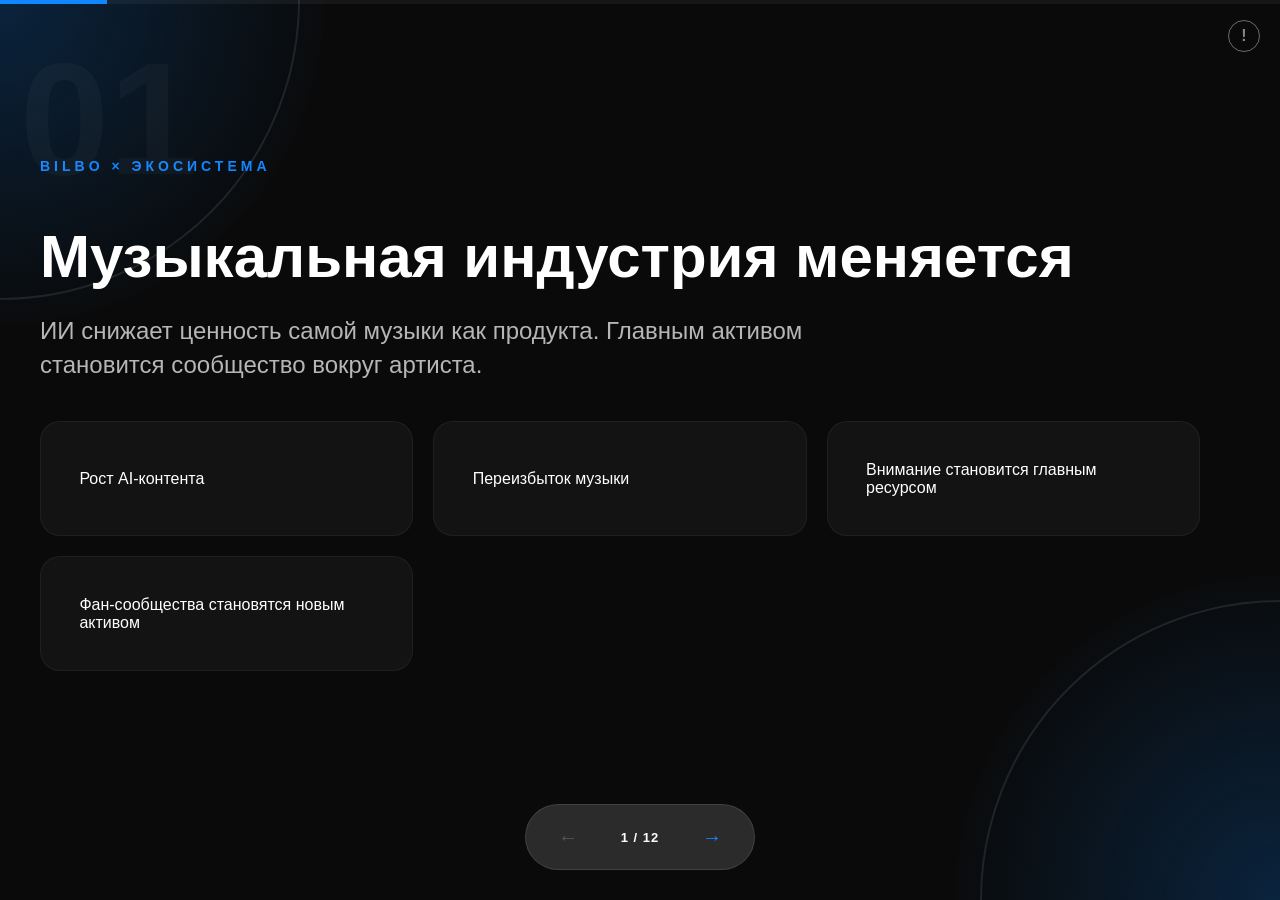
==== commit e8209e45: "Build" ====
--- a/index.html
+++ b/index.html
@@ -1 +1 @@
-<!doctype html><html lang="en"><head><meta charset="UTF-8"/><meta name="theme-color" content="black"/><link rel="icon" href="/img/logo.svg"/><meta name="viewport" content="width=device-width,initial-scale=1,user-scalable=no,viewport-fit=cover"/><title>Home | Presentations</title><meta name="description" content="Bilbo is a full ecosystem for artists and listeners, built directly inside Telegram. Join the movement and take your music career to the next level!"><meta name="keywords" content="Bilbo, music streaming, Telegram music, independent artists, music bands, playlists, donations, TON, NFTs, artist promotion, monetization, synchronous listening"><meta property="og:title" content="Music Streaming Inside Telegram - Bilbo"><meta property="og:description" content="Bilbo is a full ecosystem for artists and listeners, built directly inside Telegram. Discover lossless audio, interactive experiences, and ways to support your favorite musicians."><meta property="og:type" content="website"><meta property="og:url" content="https://bilbomusic.com"><meta property="og:image" content="https://bilbomusic.com/img/bilbo.png"><meta name="twitter:card" content="summary_large_image"><meta name="twitter:title" content="Music Streaming Inside Telegram - Bilbo"><meta name="twitter:description" content="Bilbo is a full ecosystem for artists and listeners, built directly inside Telegram."><meta name="twitter:image" content="https://bilbomusic.com/img/bilbo.png"><meta name="author" content="Tyufyakin Konstantin, Gleb Ivanov"><meta name="robots" content="index, follow"><meta name="mailru-domain" content="C3xhLHVqdRXZHpky"/><meta name="mobile-web-app-capable" content="yes"><meta name="mobile-web-app-title" content="Bilbo"><meta name="apple-mobile-web-app-capable" content="yes"><meta name="apple-mobile-web-app-title" content="Bilbo"><meta name="application-name" content="Bilbo"><meta name="msapplication-TileColor" content="#02122b"><script type="module" crossorigin src="/assets/index.7c8fa9a8.js"></script><link rel="stylesheet" href="/assets/index.970418c6.css"></head><body id="bilbo-presentations-app"></body></html>+<!doctype html><html lang="en"><head><meta charset="UTF-8"/><meta name="theme-color" content="black"/><link rel="icon" href="/img/logo.svg"/><meta name="viewport" content="width=device-width,initial-scale=1,user-scalable=no,viewport-fit=cover"/><title>Home | Presentations</title><meta name="description" content="Bilbo is a full ecosystem for artists and listeners, built directly inside Telegram. Join the movement and take your music career to the next level!"><meta name="keywords" content="Bilbo, music streaming, Telegram music, independent artists, music bands, playlists, donations, TON, NFTs, artist promotion, monetization, synchronous listening"><meta property="og:title" content="Music Streaming Inside Telegram - Bilbo"><meta property="og:description" content="Bilbo is a full ecosystem for artists and listeners, built directly inside Telegram. Discover lossless audio, interactive experiences, and ways to support your favorite musicians."><meta property="og:type" content="website"><meta property="og:url" content="https://bilbomusic.com"><meta property="og:image" content="https://bilbomusic.com/img/bilbo.png"><meta name="twitter:card" content="summary_large_image"><meta name="twitter:title" content="Music Streaming Inside Telegram - Bilbo"><meta name="twitter:description" content="Bilbo is a full ecosystem for artists and listeners, built directly inside Telegram."><meta name="twitter:image" content="https://bilbomusic.com/img/bilbo.png"><meta name="author" content="Tyufyakin Konstantin, Gleb Ivanov"><meta name="robots" content="index, follow"><meta name="mailru-domain" content="C3xhLHVqdRXZHpky"/><meta name="mobile-web-app-capable" content="yes"><meta name="mobile-web-app-title" content="Bilbo"><meta name="apple-mobile-web-app-capable" content="yes"><meta name="apple-mobile-web-app-title" content="Bilbo"><meta name="application-name" content="Bilbo"><meta name="msapplication-TileColor" content="#02122b"><script type="module" crossorigin src="/assets/index.ffe0d762.js"></script><link rel="stylesheet" href="/assets/index.970418c6.css"></head><body id="bilbo-presentations-app"></body></html>
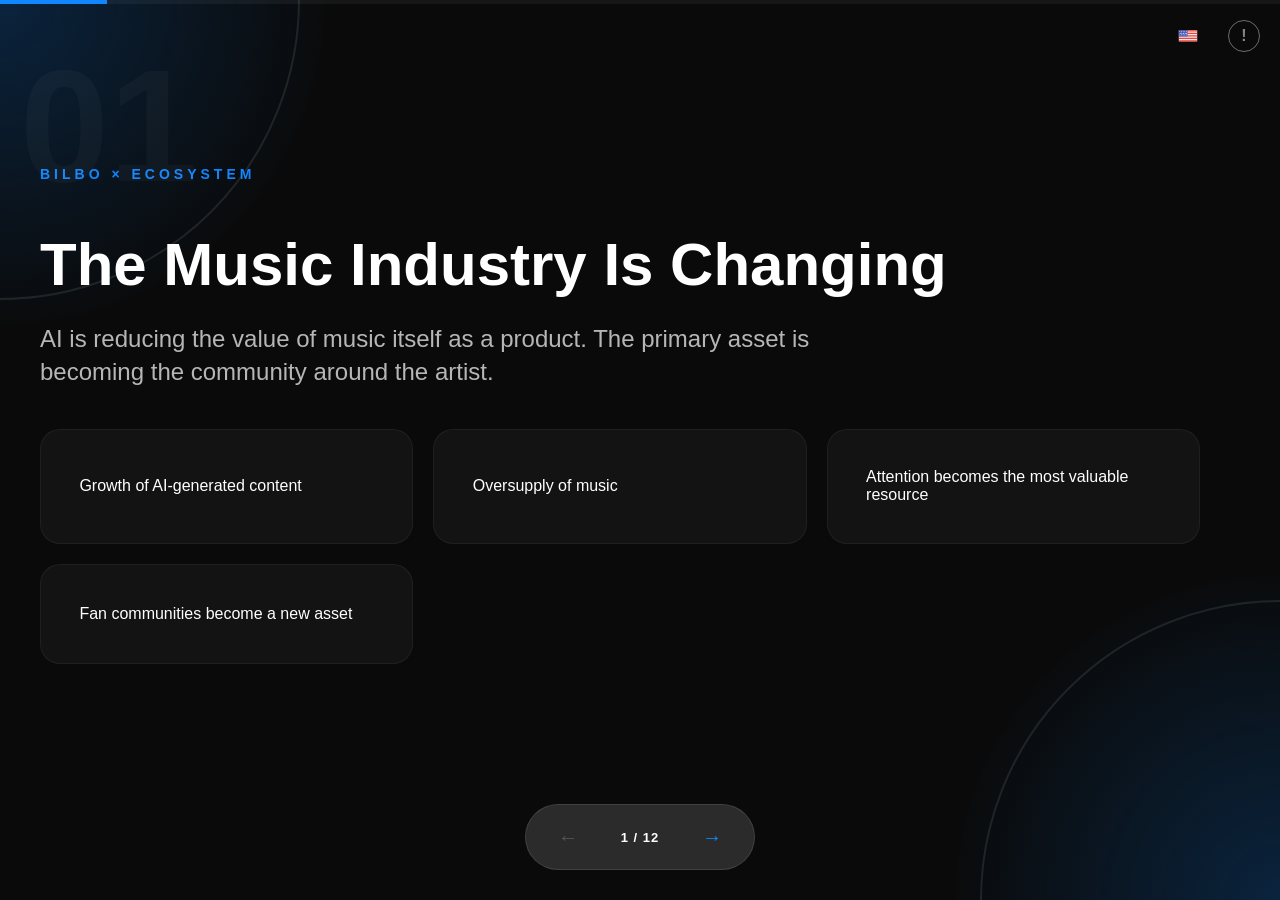
==== commit 21f09f5c: "Build" ====
--- a/index.html
+++ b/index.html
@@ -1 +1 @@
-<!doctype html><html lang="en"><head><meta charset="UTF-8"/><meta name="theme-color" content="black"/><link rel="icon" href="/img/logo.svg"/><meta name="viewport" content="width=device-width,initial-scale=1,user-scalable=no,viewport-fit=cover"/><title>Home | Presentations</title><meta name="description" content="Bilbo is a full ecosystem for artists and listeners, built directly inside Telegram. Join the movement and take your music career to the next level!"><meta name="keywords" content="Bilbo, music streaming, Telegram music, independent artists, music bands, playlists, donations, TON, NFTs, artist promotion, monetization, synchronous listening"><meta property="og:title" content="Music Streaming Inside Telegram - Bilbo"><meta property="og:description" content="Bilbo is a full ecosystem for artists and listeners, built directly inside Telegram. Discover lossless audio, interactive experiences, and ways to support your favorite musicians."><meta property="og:type" content="website"><meta property="og:url" content="https://bilbomusic.com"><meta property="og:image" content="https://bilbomusic.com/img/bilbo.png"><meta name="twitter:card" content="summary_large_image"><meta name="twitter:title" content="Music Streaming Inside Telegram - Bilbo"><meta name="twitter:description" content="Bilbo is a full ecosystem for artists and listeners, built directly inside Telegram."><meta name="twitter:image" content="https://bilbomusic.com/img/bilbo.png"><meta name="author" content="Tyufyakin Konstantin, Gleb Ivanov"><meta name="robots" content="index, follow"><meta name="mailru-domain" content="C3xhLHVqdRXZHpky"/><meta name="mobile-web-app-capable" content="yes"><meta name="mobile-web-app-title" content="Bilbo"><meta name="apple-mobile-web-app-capable" content="yes"><meta name="apple-mobile-web-app-title" content="Bilbo"><meta name="application-name" content="Bilbo"><meta name="msapplication-TileColor" content="#02122b"><script type="module" crossorigin src="/assets/index.ffe0d762.js"></script><link rel="stylesheet" href="/assets/index.970418c6.css"></head><body id="bilbo-presentations-app"></body></html>+<!doctype html><html lang="en"><head><meta charset="UTF-8"/><meta name="theme-color" content="black"/><link rel="icon" href="/img/logo.svg"/><meta name="viewport" content="width=device-width,initial-scale=1,user-scalable=no,viewport-fit=cover"/><title>Home | Presentations</title><meta name="description" content="Bilbo is a full ecosystem for artists and listeners, built directly inside Telegram. Join the movement and take your music career to the next level!"><meta name="keywords" content="Bilbo, music streaming, Telegram music, independent artists, music bands, playlists, donations, TON, NFTs, artist promotion, monetization, synchronous listening"><meta property="og:title" content="Music Streaming Inside Telegram - Bilbo"><meta property="og:description" content="Bilbo is a full ecosystem for artists and listeners, built directly inside Telegram. Discover lossless audio, interactive experiences, and ways to support your favorite musicians."><meta property="og:type" content="website"><meta property="og:url" content="https://bilbomusic.com"><meta property="og:image" content="https://bilbomusic.com/img/bilbo.png"><meta name="twitter:card" content="summary_large_image"><meta name="twitter:title" content="Music Streaming Inside Telegram - Bilbo"><meta name="twitter:description" content="Bilbo is a full ecosystem for artists and listeners, built directly inside Telegram."><meta name="twitter:image" content="https://bilbomusic.com/img/bilbo.png"><meta name="author" content="Tyufyakin Konstantin, Gleb Ivanov"><meta name="robots" content="index, follow"><meta name="mailru-domain" content="C3xhLHVqdRXZHpky"/><meta name="mobile-web-app-capable" content="yes"><meta name="mobile-web-app-title" content="Bilbo"><meta name="apple-mobile-web-app-capable" content="yes"><meta name="apple-mobile-web-app-title" content="Bilbo"><meta name="application-name" content="Bilbo"><meta name="msapplication-TileColor" content="#02122b"><script type="module" crossorigin src="/assets/index.bf773e4b.js"></script><link rel="stylesheet" href="/assets/index.970418c6.css"></head><body id="bilbo-presentations-app"></body></html>
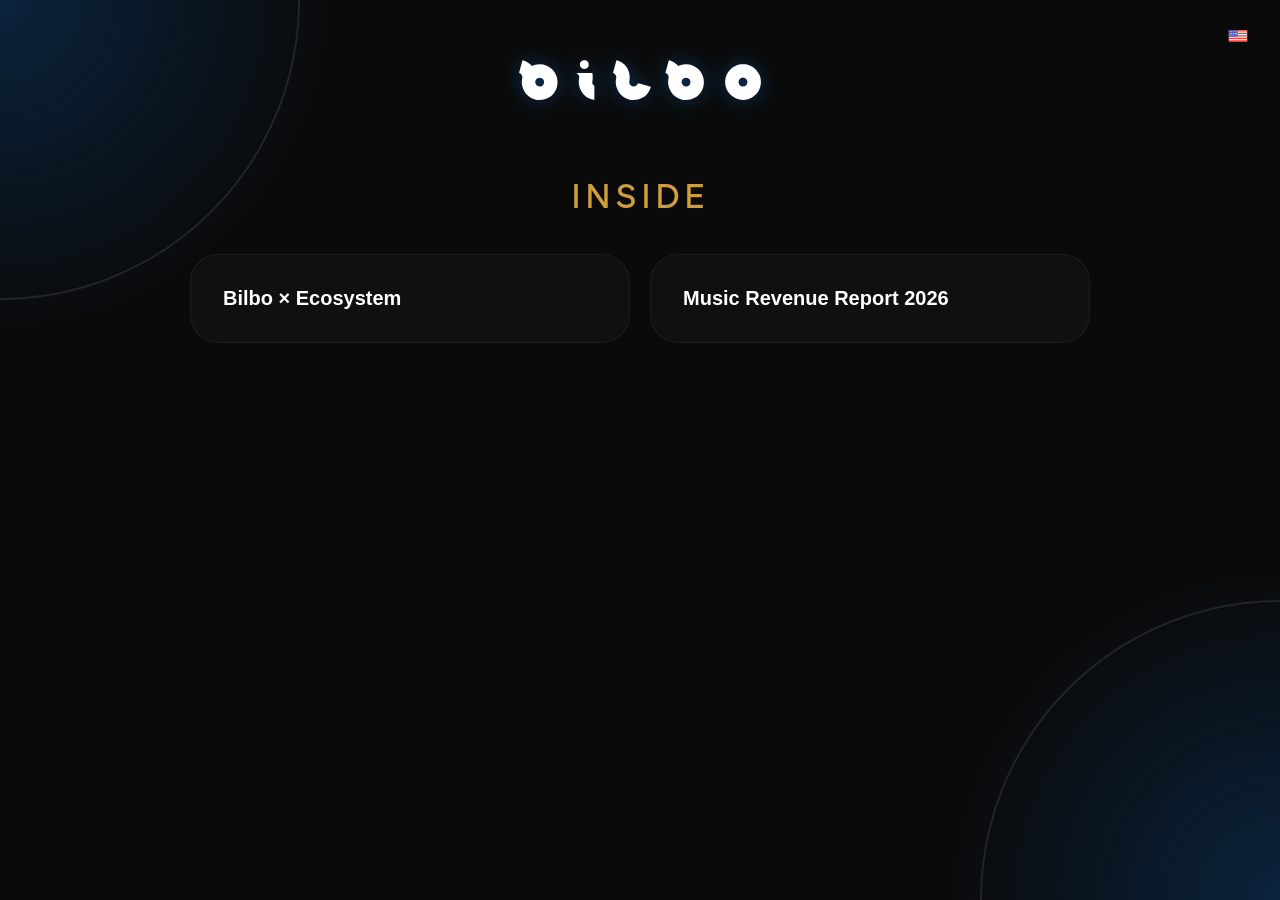
==== commit 269cd2e5: "Build" ====
--- a/index.html
+++ b/index.html
@@ -1 +1 @@
-<!doctype html><html lang="en"><head><meta charset="UTF-8"/><meta name="theme-color" content="black"/><link rel="icon" href="/img/logo.svg"/><meta name="viewport" content="width=device-width,initial-scale=1,user-scalable=no,viewport-fit=cover"/><title>Home | Presentations</title><meta name="description" content="Bilbo is a full ecosystem for artists and listeners, built directly inside Telegram. Join the movement and take your music career to the next level!"><meta name="keywords" content="Bilbo, music streaming, Telegram music, independent artists, music bands, playlists, donations, TON, NFTs, artist promotion, monetization, synchronous listening"><meta property="og:title" content="Music Streaming Inside Telegram - Bilbo"><meta property="og:description" content="Bilbo is a full ecosystem for artists and listeners, built directly inside Telegram. Discover lossless audio, interactive experiences, and ways to support your favorite musicians."><meta property="og:type" content="website"><meta property="og:url" content="https://bilbomusic.com"><meta property="og:image" content="https://bilbomusic.com/img/bilbo.png"><meta name="twitter:card" content="summary_large_image"><meta name="twitter:title" content="Music Streaming Inside Telegram - Bilbo"><meta name="twitter:description" content="Bilbo is a full ecosystem for artists and listeners, built directly inside Telegram."><meta name="twitter:image" content="https://bilbomusic.com/img/bilbo.png"><meta name="author" content="Tyufyakin Konstantin, Gleb Ivanov"><meta name="robots" content="index, follow"><meta name="mailru-domain" content="C3xhLHVqdRXZHpky"/><meta name="mobile-web-app-capable" content="yes"><meta name="mobile-web-app-title" content="Bilbo"><meta name="apple-mobile-web-app-capable" content="yes"><meta name="apple-mobile-web-app-title" content="Bilbo"><meta name="application-name" content="Bilbo"><meta name="msapplication-TileColor" content="#02122b"><script type="module" crossorigin src="/assets/index.bf773e4b.js"></script><link rel="stylesheet" href="/assets/index.970418c6.css"></head><body id="bilbo-presentations-app"></body></html>+<!doctype html><html lang="en"><head><meta charset="UTF-8"/><meta name="theme-color" content="black"/><link rel="icon" href="/img/logo.svg"/><meta name="viewport" content="width=device-width,initial-scale=1,user-scalable=no,viewport-fit=cover"/><title>Home | Presentations</title><meta name="description" content="Bilbo is a full ecosystem for artists and listeners, built directly inside Telegram. Join the movement and take your music career to the next level!"><meta name="keywords" content="Bilbo, music streaming, Telegram music, independent artists, music bands, playlists, donations, TON, NFTs, artist promotion, monetization, synchronous listening"><meta property="og:title" content="Music Streaming Inside Telegram - Bilbo"><meta property="og:description" content="Bilbo is a full ecosystem for artists and listeners, built directly inside Telegram. Discover lossless audio, interactive experiences, and ways to support your favorite musicians."><meta property="og:type" content="website"><meta property="og:url" content="https://bilbomusic.com"><meta property="og:image" content="https://bilbomusic.com/img/bilbo.png"><meta name="twitter:card" content="summary_large_image"><meta name="twitter:title" content="Music Streaming Inside Telegram - Bilbo"><meta name="twitter:description" content="Bilbo is a full ecosystem for artists and listeners, built directly inside Telegram."><meta name="twitter:image" content="https://bilbomusic.com/img/bilbo.png"><meta name="author" content="Tyufyakin Konstantin, Gleb Ivanov"><meta name="robots" content="index, follow"><meta name="mailru-domain" content="C3xhLHVqdRXZHpky"/><meta name="mobile-web-app-capable" content="yes"><meta name="mobile-web-app-title" content="Bilbo"><meta name="apple-mobile-web-app-capable" content="yes"><meta name="apple-mobile-web-app-title" content="Bilbo"><meta name="application-name" content="Bilbo"><meta name="msapplication-TileColor" content="#02122b"><script type="module" crossorigin src="/assets/index.f237b4b3.js"></script><link rel="stylesheet" href="/assets/index.970418c6.css"></head><body id="bilbo-presentations-app"></body></html>
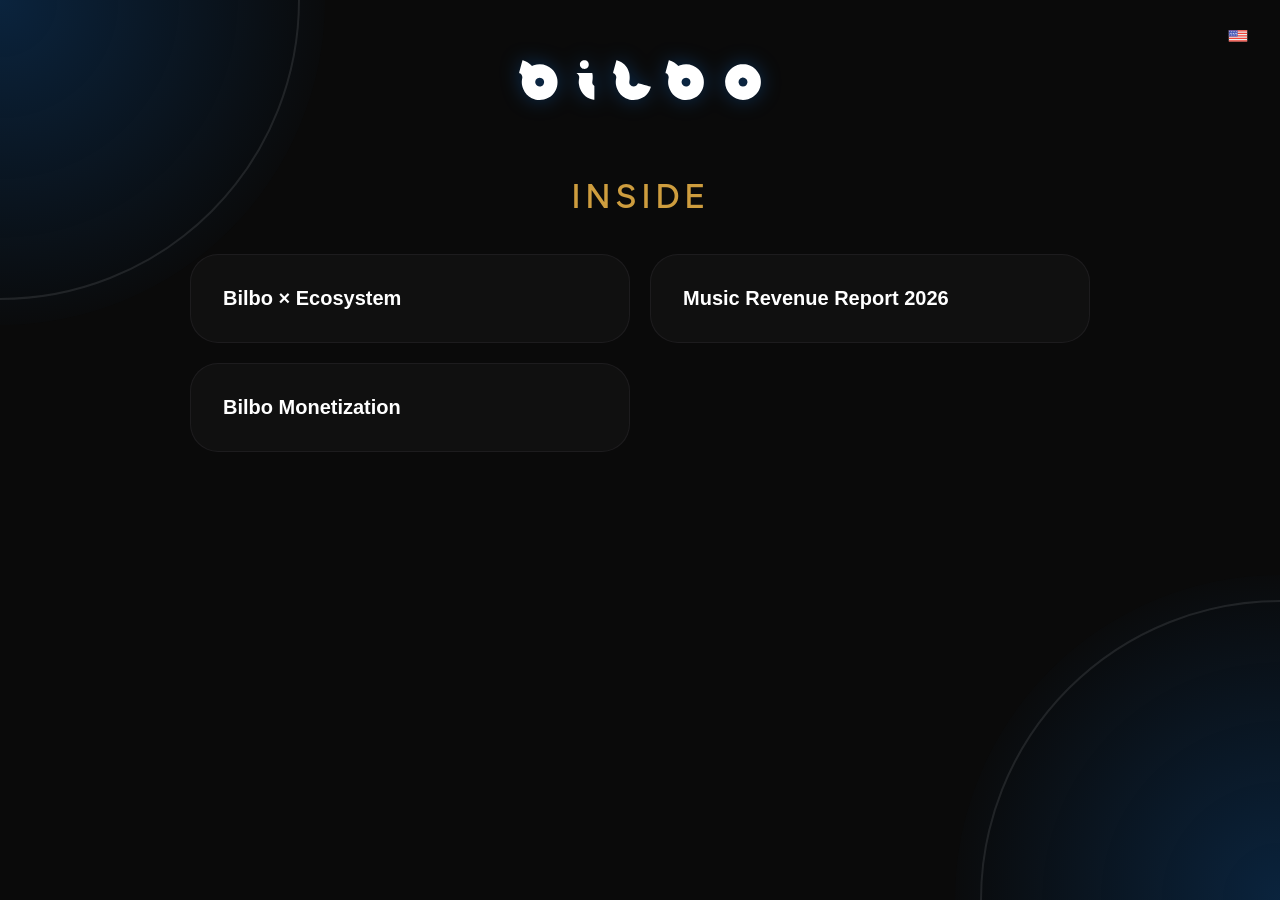
==== commit a42aaae9: "Build" ====
--- a/index.html
+++ b/index.html
@@ -1 +1 @@
-<!doctype html><html lang="en"><head><meta charset="UTF-8"/><meta name="theme-color" content="black"/><link rel="icon" href="/img/logo.svg"/><meta name="viewport" content="width=device-width,initial-scale=1,user-scalable=no,viewport-fit=cover"/><title>Home | Presentations</title><meta name="description" content="Bilbo is a full ecosystem for artists and listeners, built directly inside Telegram. Join the movement and take your music career to the next level!"><meta name="keywords" content="Bilbo, music streaming, Telegram music, independent artists, music bands, playlists, donations, TON, NFTs, artist promotion, monetization, synchronous listening"><meta property="og:title" content="Music Streaming Inside Telegram - Bilbo"><meta property="og:description" content="Bilbo is a full ecosystem for artists and listeners, built directly inside Telegram. Discover lossless audio, interactive experiences, and ways to support your favorite musicians."><meta property="og:type" content="website"><meta property="og:url" content="https://bilbomusic.com"><meta property="og:image" content="https://bilbomusic.com/img/bilbo.png"><meta name="twitter:card" content="summary_large_image"><meta name="twitter:title" content="Music Streaming Inside Telegram - Bilbo"><meta name="twitter:description" content="Bilbo is a full ecosystem for artists and listeners, built directly inside Telegram."><meta name="twitter:image" content="https://bilbomusic.com/img/bilbo.png"><meta name="author" content="Tyufyakin Konstantin, Gleb Ivanov"><meta name="robots" content="index, follow"><meta name="mailru-domain" content="C3xhLHVqdRXZHpky"/><meta name="mobile-web-app-capable" content="yes"><meta name="mobile-web-app-title" content="Bilbo"><meta name="apple-mobile-web-app-capable" content="yes"><meta name="apple-mobile-web-app-title" content="Bilbo"><meta name="application-name" content="Bilbo"><meta name="msapplication-TileColor" content="#02122b"><script type="module" crossorigin src="/assets/index.f237b4b3.js"></script><link rel="stylesheet" href="/assets/index.970418c6.css"></head><body id="bilbo-presentations-app"></body></html>+<!doctype html><html lang="en"><head><meta charset="UTF-8"/><meta name="theme-color" content="black"/><link rel="icon" href="/img/logo.svg"/><meta name="viewport" content="width=device-width,initial-scale=1,user-scalable=no,viewport-fit=cover"/><title>Home | Presentations</title><meta name="description" content="Bilbo is a full ecosystem for artists and listeners, built directly inside Telegram. Join the movement and take your music career to the next level!"><meta name="keywords" content="Bilbo, music streaming, Telegram music, independent artists, music bands, playlists, donations, TON, NFTs, artist promotion, monetization, synchronous listening"><meta property="og:title" content="Music Streaming Inside Telegram - Bilbo"><meta property="og:description" content="Bilbo is a full ecosystem for artists and listeners, built directly inside Telegram. Discover lossless audio, interactive experiences, and ways to support your favorite musicians."><meta property="og:type" content="website"><meta property="og:url" content="https://bilbomusic.com"><meta property="og:image" content="https://bilbomusic.com/img/bilbo.png"><meta name="twitter:card" content="summary_large_image"><meta name="twitter:title" content="Music Streaming Inside Telegram - Bilbo"><meta name="twitter:description" content="Bilbo is a full ecosystem for artists and listeners, built directly inside Telegram."><meta name="twitter:image" content="https://bilbomusic.com/img/bilbo.png"><meta name="author" content="Tyufyakin Konstantin, Gleb Ivanov"><meta name="robots" content="index, follow"><meta name="mailru-domain" content="C3xhLHVqdRXZHpky"/><meta name="mobile-web-app-capable" content="yes"><meta name="mobile-web-app-title" content="Bilbo"><meta name="apple-mobile-web-app-capable" content="yes"><meta name="apple-mobile-web-app-title" content="Bilbo"><meta name="application-name" content="Bilbo"><meta name="msapplication-TileColor" content="#02122b"><script type="module" crossorigin src="/assets/index.ed179882.js"></script><link rel="stylesheet" href="/assets/index.970418c6.css"></head><body id="bilbo-presentations-app"></body></html>
